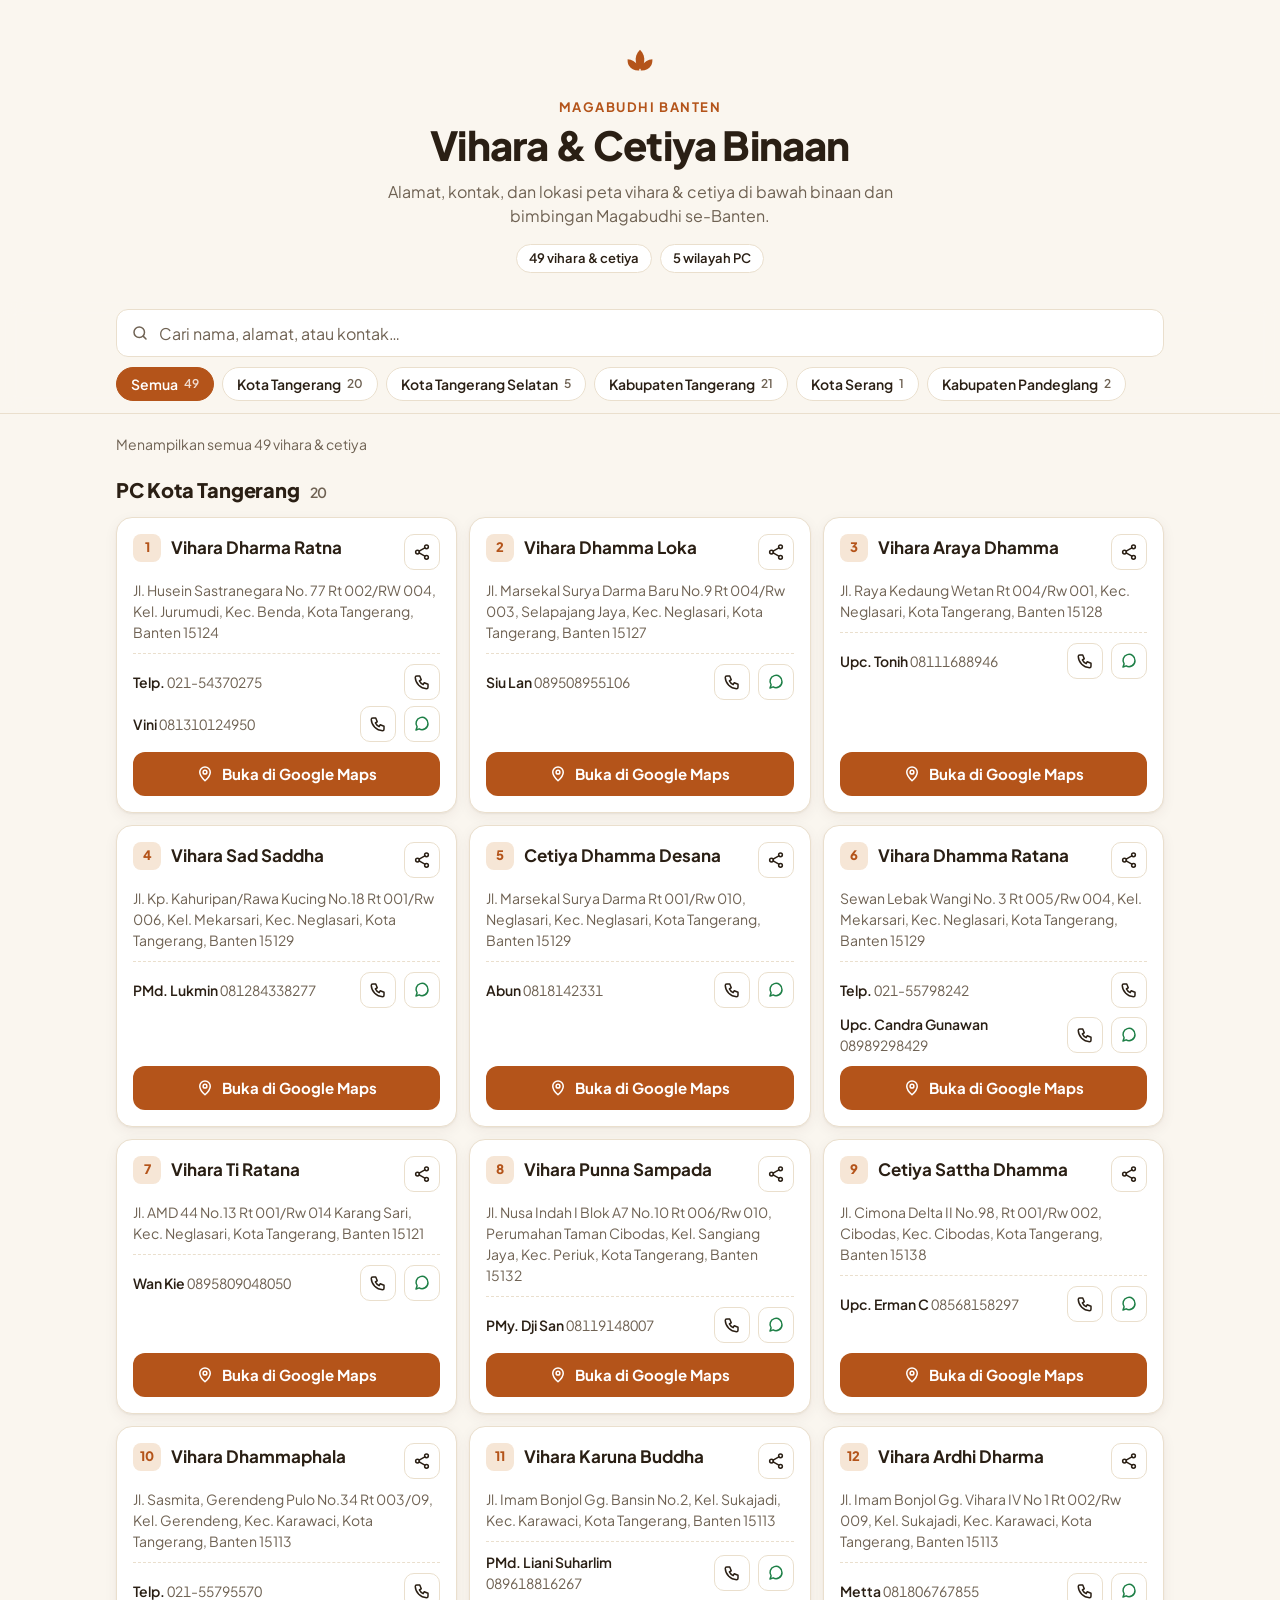
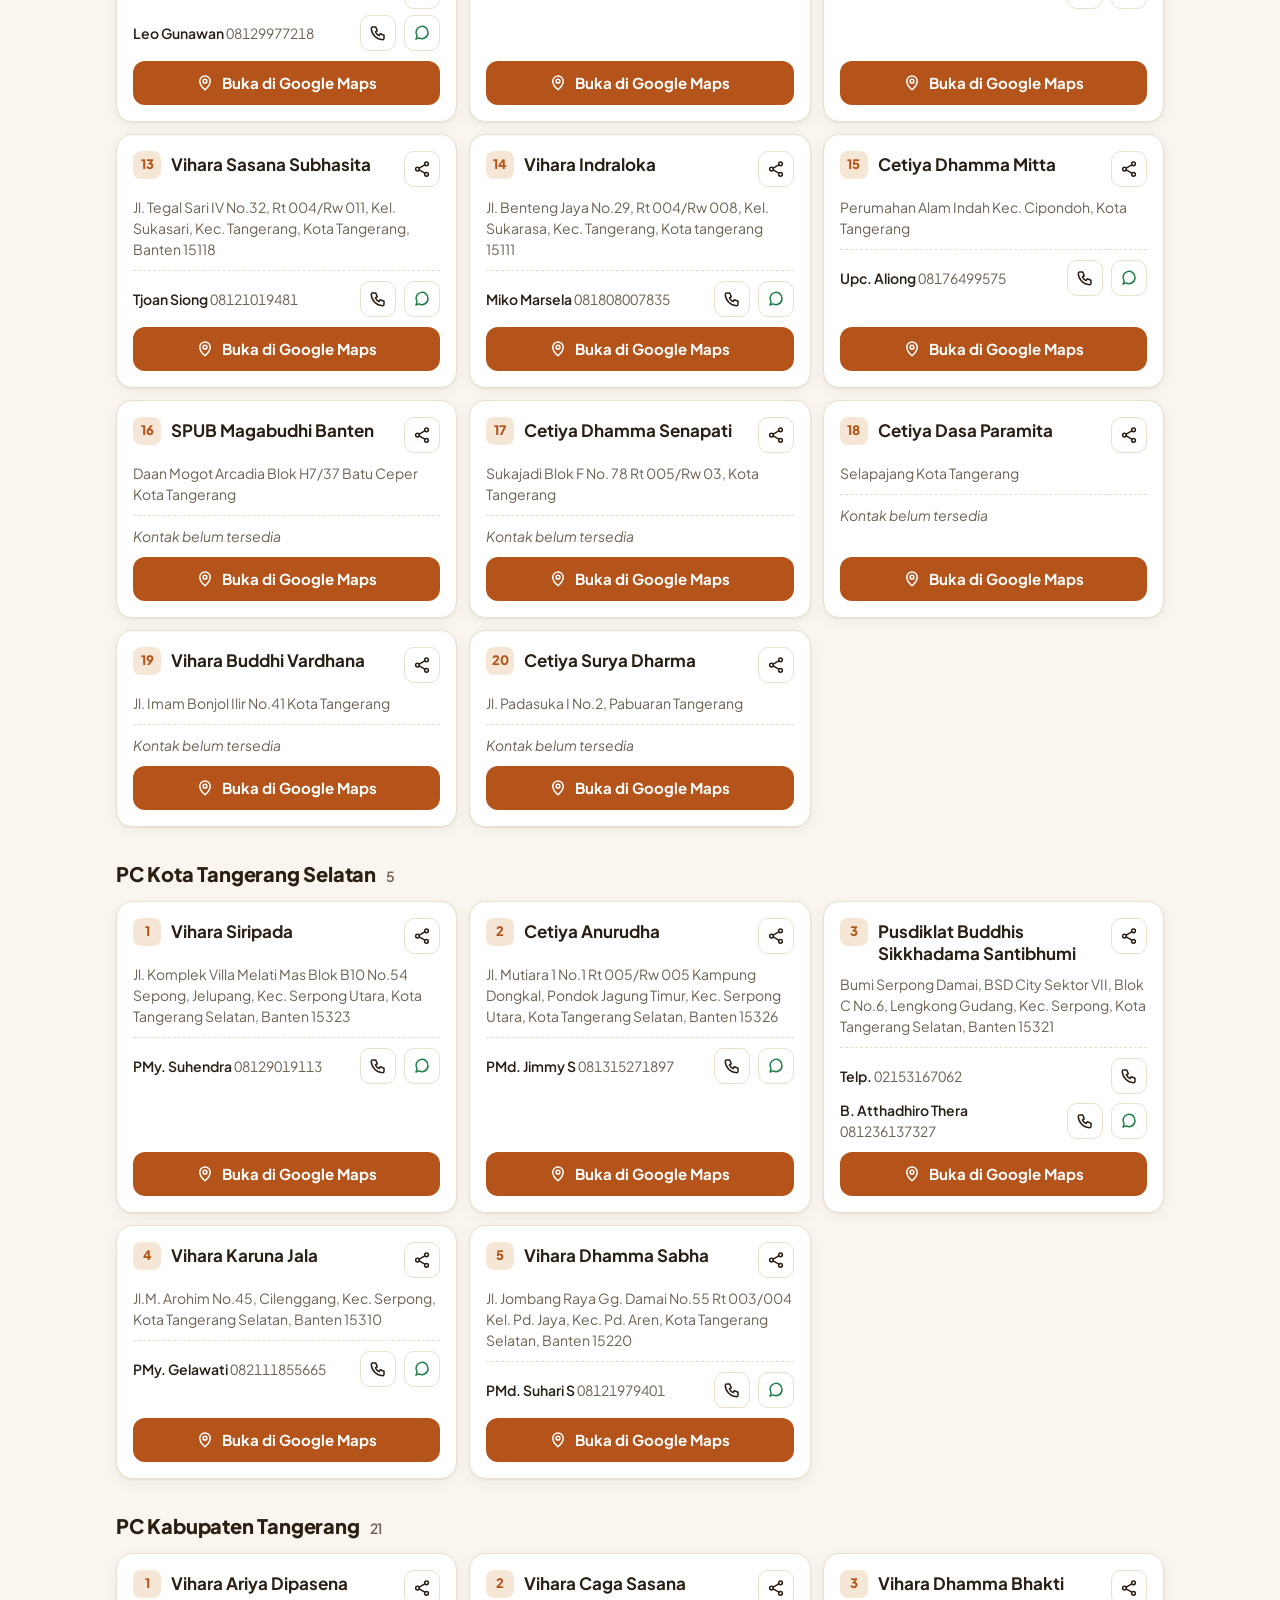
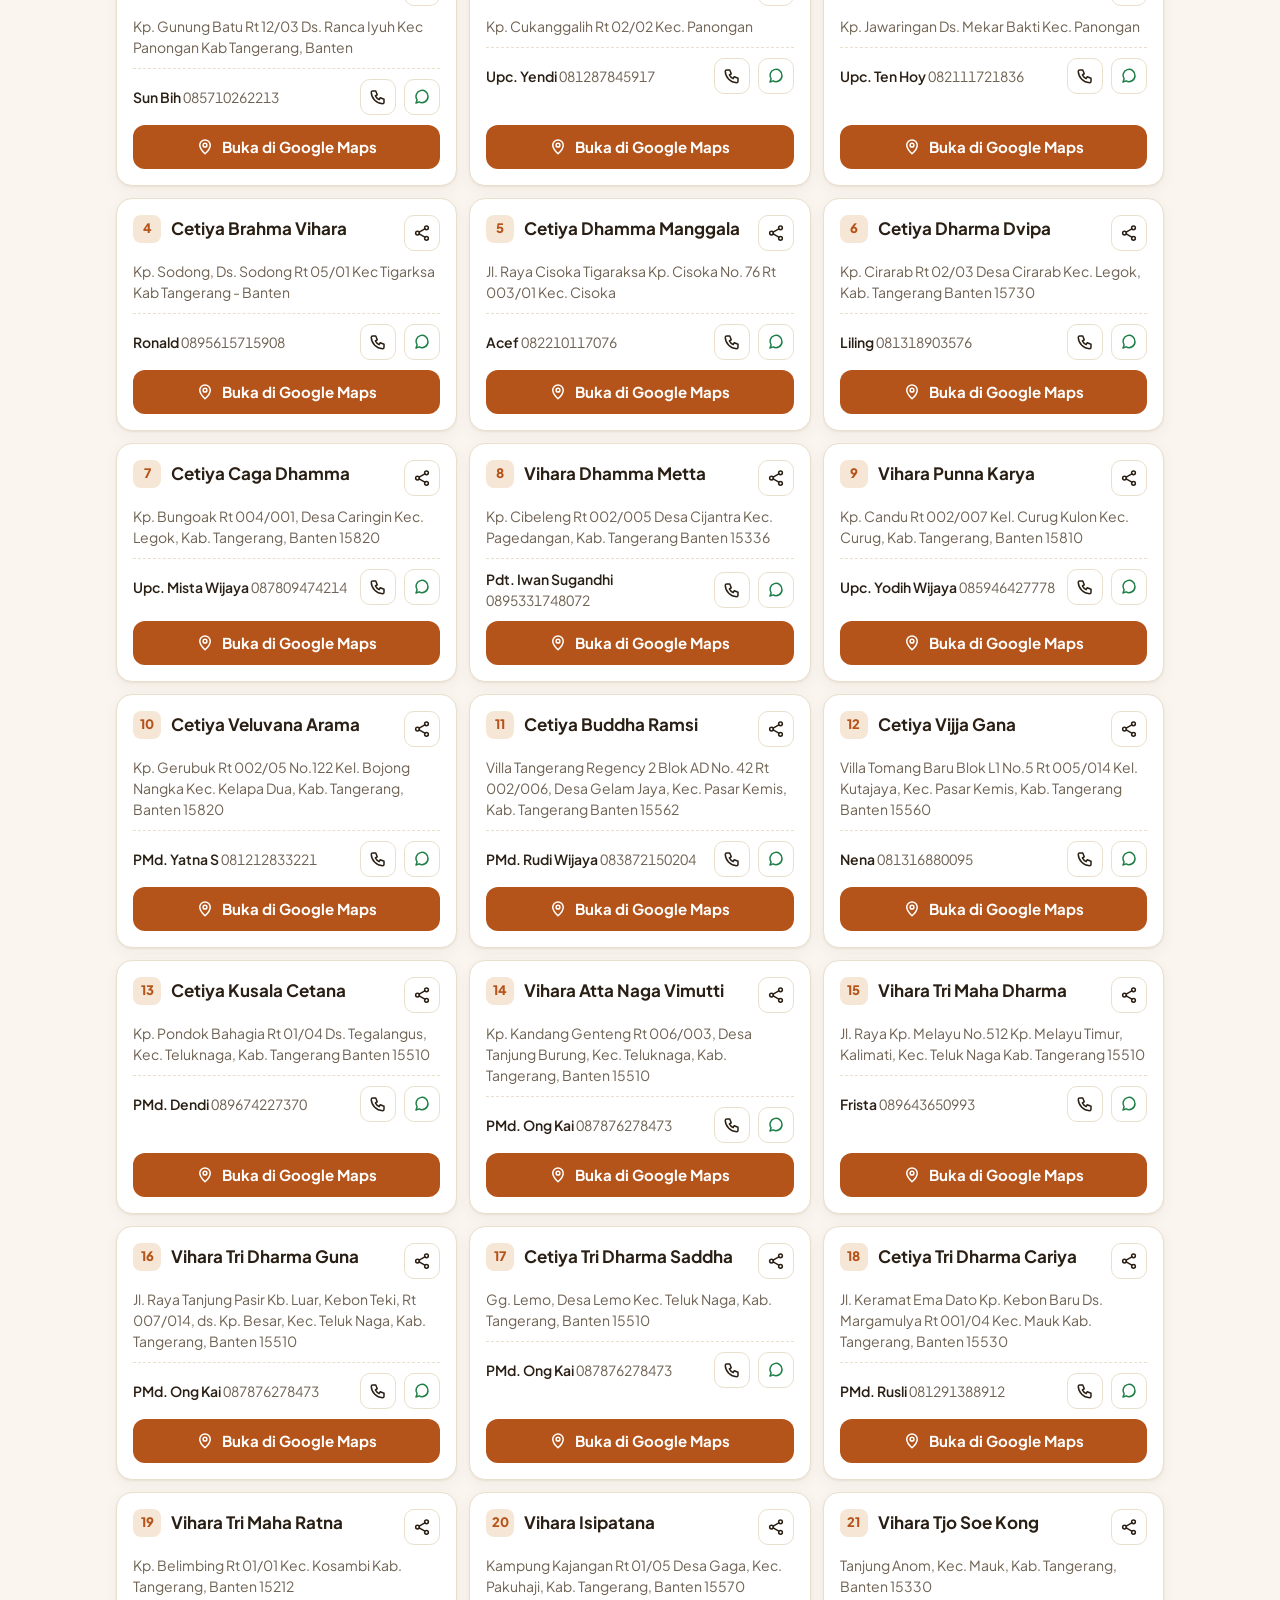
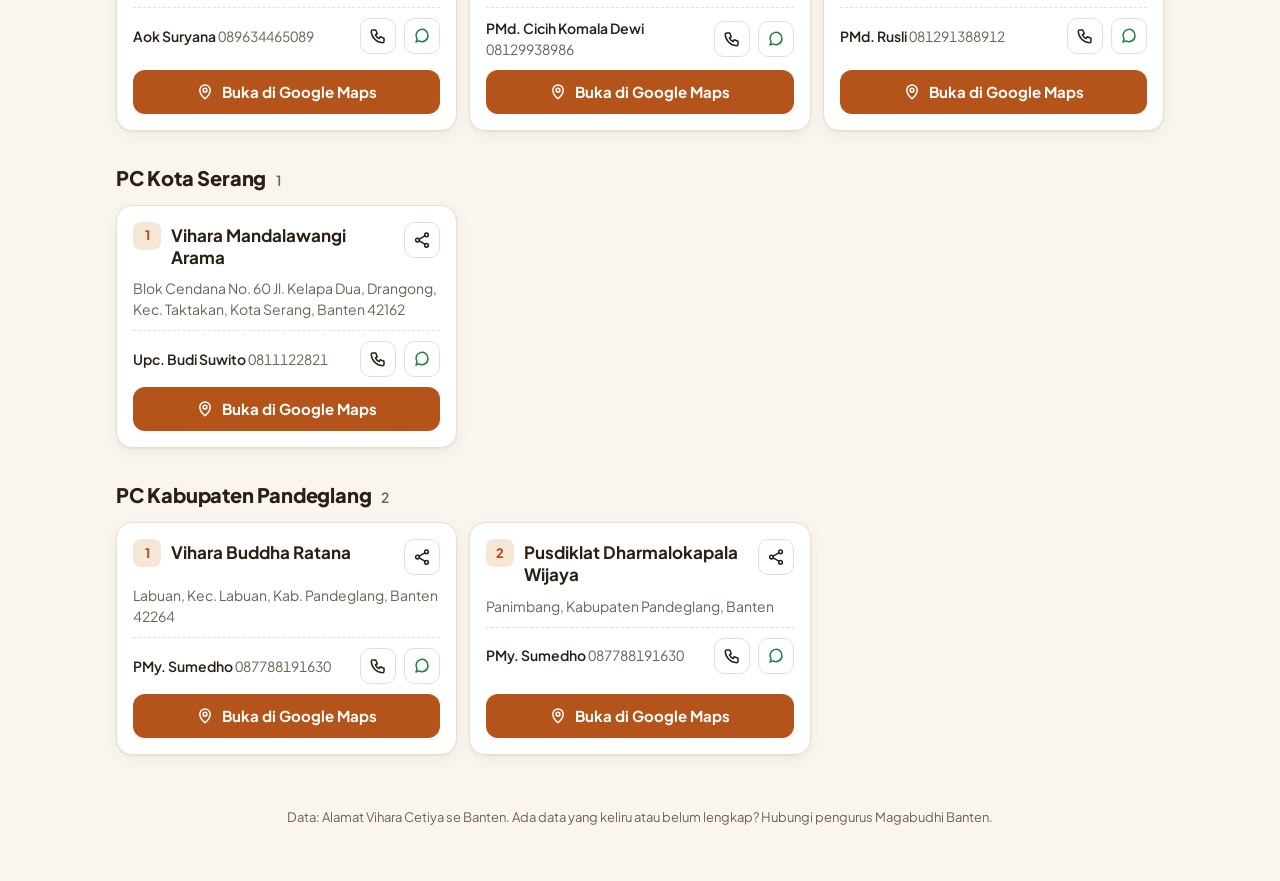
==== index.html @ 93297286 "Add GitHub Pages directory of Vihara Binaan Magabudhi Banten Extract the 49 vihara/cetiya from the s" ====
<!doctype html>
<html lang="id">
<head>
  <meta charset="utf-8">
  <meta name="viewport" content="width=device-width, initial-scale=1">
  <title>Vihara Binaan Magabudhi Banten</title>
  <meta name="description" content="Alamat, kontak, dan lokasi Google Maps vihara &amp; cetiya binaan Magabudhi se-Banten.">
  <meta name="theme-color" content="#faf6ef" media="(prefers-color-scheme: light)">
  <meta name="theme-color" content="#17120d" media="(prefers-color-scheme: dark)">
  <meta property="og:type" content="website">
  <meta property="og:title" content="Vihara Binaan Magabudhi Banten">
  <meta property="og:description" content="Alamat, kontak, dan lokasi Google Maps vihara &amp; cetiya binaan Magabudhi se-Banten.">
  <link rel="icon" href="data:image/svg+xml,%3Csvg xmlns='http://www.w3.org/2000/svg' viewBox='0 0 32 32'%3E%3Ccircle cx='16' cy='16' r='16' fill='%23b4541a'/%3E%3Cpath d='M16 7c2.6 2.6 3.6 5.6 3 9-.4 2.2-1.4 4-3 5.4-1.6-1.4-2.6-3.2-3-5.4-.6-3.4.4-6.4 3-9zM7 14c3.2.2 5.6 1.6 7.2 4.2.8 1.3 1.2 2.6 1.3 4-3.4.2-6-1-7.6-3.6C7.2 17.4 6.9 15.8 7 14zm18 0c.1 1.8-.2 3.4-.9 4.6-1.6 2.6-4.2 3.8-7.6 3.6.1-1.4.5-2.7 1.3-4C19.4 15.6 21.8 14.2 25 14z' fill='%23fff'/%3E%3C/svg%3E">
  <link rel="preconnect" href="https://fonts.googleapis.com">
  <link rel="preconnect" href="https://fonts.gstatic.com" crossorigin>
  <link rel="stylesheet" href="https://fonts.googleapis.com/css2?family=Plus+Jakarta+Sans:wght@400;500;600;700;800&display=swap">
  <link rel="stylesheet" href="assets/style.css">
</head>
<body>
  <header class="hero">
    <div class="wrap">
      <svg class="lotus" viewBox="0 0 32 32" aria-hidden="true">
        <path d="M16 7c2.6 2.6 3.6 5.6 3 9-.4 2.2-1.4 4-3 5.4-1.6-1.4-2.6-3.2-3-5.4-.6-3.4.4-6.4 3-9zM7 14c3.2.2 5.6 1.6 7.2 4.2.8 1.3 1.2 2.6 1.3 4-3.4.2-6-1-7.6-3.6C7.2 17.4 6.9 15.8 7 14zm18 0c.1 1.8-.2 3.4-.9 4.6-1.6 2.6-4.2 3.8-7.6 3.6.1-1.4.5-2.7 1.3-4C19.4 15.6 21.8 14.2 25 14z"/>
      </svg>
      <p class="eyebrow">Magabudhi Banten</p>
      <h1>Vihara &amp; Cetiya Binaan</h1>
      <p class="lede">Alamat, kontak, dan lokasi peta vihara &amp; cetiya di bawah binaan dan bimbingan Magabudhi se-Banten.</p>
      <p class="stats" id="stats" hidden></p>
    </div>
  </header>

  <div class="toolbar">
    <div class="wrap">
      <label class="search">
        <svg viewBox="0 0 24 24" aria-hidden="true"><circle cx="11" cy="11" r="7"/><path d="m20 20-3.5-3.5"/></svg>
        <span class="sr-only">Cari vihara</span>
        <input id="search" type="search" placeholder="Cari nama, alamat, atau kontak…" autocomplete="off" enterkeyhint="search">
      </label>
      <div class="chips" id="chips" role="group" aria-label="Filter wilayah"></div>
    </div>
  </div>

  <main class="wrap">
    <p class="count" id="count" aria-live="polite"></p>
    <div id="list"></div>
    <div class="empty" id="empty" hidden>
      <p><strong>Tidak ditemukan.</strong> Coba kata kunci lain atau pilih wilayah “Semua”.</p>
    </div>
    <noscript><p class="empty">Aktifkan JavaScript untuk menampilkan daftar vihara.</p></noscript>
  </main>

  <footer class="wrap footer">
    <p>Data: <span id="source">Alamat Vihara Cetiya se Banten</span>. Ada data yang keliru atau belum lengkap? Hubungi pengurus Magabudhi Banten.</p>
  </footer>

  <div class="toast" id="toast" role="status" aria-live="polite"></div>

  <script src="assets/app.js"></script>
</body>
</html>
---- assets/style.css ----
:root {
  --bg: #faf6ef;
  --surface: #ffffff;
  --ink: #2a1f14;
  --muted: #6f6253;
  --line: #eadfcd;
  --accent: #b4541a;
  --accent-hover: #9a4612;
  --accent-ink: #ffffff;
  --accent-soft: #f6e6d6;
  --wa: #1d7f46;
  --shadow: 0 1px 2px rgba(60, 36, 12, .06), 0 4px 14px rgba(60, 36, 12, .06);
  --radius: 16px;
  color-scheme: light;
}

@media (prefers-color-scheme: dark) {
  :root {
    --bg: #17120d;
    --surface: #211a13;
    --ink: #f3ebe0;
    --muted: #b3a593;
    --line: #3a2f24;
    --accent: #e58a45;
    --accent-hover: #f09a58;
    --accent-ink: #1a120a;
    --accent-soft: #3a2616;
    --wa: #4cc684;
    --shadow: 0 1px 2px rgba(0, 0, 0, .3), 0 4px 14px rgba(0, 0, 0, .25);
    color-scheme: dark;
  }
}

*, *::before, *::after { box-sizing: border-box; }

html { -webkit-text-size-adjust: 100%; scroll-padding-top: 150px; }

body {
  margin: 0;
  background: var(--bg);
  color: var(--ink);
  font-family: "Plus Jakarta Sans", system-ui, -apple-system, "Segoe UI", Roboto, sans-serif;
  font-size: 16px;
  line-height: 1.5;
}

a { color: inherit; }

.sr-only {
  position: absolute; width: 1px; height: 1px; padding: 0; margin: -1px;
  overflow: hidden; clip: rect(0 0 0 0); white-space: nowrap; border: 0;
}

.wrap {
  width: 100%;
  max-width: 1080px;
  margin: 0 auto;
  padding: 0 16px;
}

/* Header */
.hero {
  padding: 40px 0 24px;
  text-align: center;
}
.lotus {
  width: 44px; height: 44px;
  fill: var(--accent);
}
.eyebrow {
  margin: 8px 0 4px;
  color: var(--accent);
  font-size: 13px;
  font-weight: 700;
  letter-spacing: .12em;
  text-transform: uppercase;
}
.hero h1 {
  margin: 0;
  font-size: clamp(28px, 6vw, 40px);
  font-weight: 800;
  line-height: 1.15;
  letter-spacing: -.02em;
}
.lede {
  max-width: 560px;
  margin: 12px auto 0;
  color: var(--muted);
}
.stats {
  display: inline-flex;
  gap: 8px;
  flex-wrap: wrap;
  justify-content: center;
  margin: 16px 0 0;
}
.stats span {
  padding: 4px 12px;
  border: 1px solid var(--line);
  border-radius: 999px;
  background: var(--surface);
  font-size: 13px;
  font-weight: 600;
}

/* Toolbar */
.toolbar {
  position: sticky;
  top: 0;
  z-index: 10;
  padding: 12px 0 10px;
  background: var(--bg);
  background: color-mix(in srgb, var(--bg) 88%, transparent);
  -webkit-backdrop-filter: blur(10px);
  backdrop-filter: blur(10px);
  border-bottom: 1px solid var(--line);
}
.search {
  display: flex;
  align-items: center;
  gap: 8px;
  padding: 0 14px;
  border: 1px solid var(--line);
  border-radius: 12px;
  background: var(--surface);
}
.search:focus-within { border-color: var(--accent); box-shadow: 0 0 0 3px var(--accent-soft); }
.search svg {
  flex: none;
  width: 18px; height: 18px;
  fill: none; stroke: var(--muted); stroke-width: 2; stroke-linecap: round;
}
.search input {
  flex: 1;
  min-width: 0;
  height: 46px;
  border: 0;
  outline: 0;
  background: transparent;
  color: var(--ink);
  font: inherit;
}
.search input::placeholder { color: var(--muted); }

.chips {
  display: flex;
  gap: 8px;
  margin: 10px -16px 0;
  padding: 0 16px 2px;
  overflow-x: auto;
  scrollbar-width: none;
}
.chips::-webkit-scrollbar { display: none; }
.chip {
  flex: none;
  display: inline-flex;
  align-items: center;
  gap: 6px;
  height: 34px;
  padding: 0 14px;
  border: 1px solid var(--line);
  border-radius: 999px;
  background: var(--surface);
  color: var(--ink);
  font: inherit;
  font-size: 14px;
  font-weight: 600;
  cursor: pointer;
}
.chip small { color: var(--muted); font-size: 12px; font-weight: 600; }
.chip[aria-pressed="true"] {
  border-color: var(--accent);
  background: var(--accent);
  color: var(--accent-ink);
}
.chip[aria-pressed="true"] small { color: inherit; opacity: .8; }

/* List */
.count {
  margin: 20px 0 4px;
  color: var(--muted);
  font-size: 14px;
}
.region { margin: 20px 0 32px; }
.region h2 {
  display: flex;
  align-items: baseline;
  gap: 10px;
  margin: 0 0 12px;
  font-size: 20px;
  font-weight: 800;
  letter-spacing: -.01em;
}
.region h2 small {
  color: var(--muted);
  font-size: 14px;
  font-weight: 600;
}
.grid {
  display: grid;
  grid-template-columns: repeat(auto-fill, minmax(min(100%, 320px), 1fr));
  gap: 12px;
}

.card {
  display: flex;
  flex-direction: column;
  gap: 10px;
  padding: 16px;
  border: 1px solid var(--line);
  border-radius: var(--radius);
  background: var(--surface);
  box-shadow: var(--shadow);
  transition: box-shadow .3s, border-color .3s;
}
.card.flash {
  border-color: var(--accent);
  box-shadow: 0 0 0 4px var(--accent-soft), var(--shadow);
}
.card-head {
  display: flex;
  align-items: flex-start;
  gap: 10px;
}
.num {
  flex: none;
  display: grid;
  place-items: center;
  width: 28px; height: 28px;
  border-radius: 8px;
  background: var(--accent-soft);
  color: var(--accent);
  font-size: 13px;
  font-weight: 800;
}
.name {
  flex: 1;
  margin: 2px 0 0;
  font-size: 17px;
  font-weight: 700;
  line-height: 1.3;
}
.address {
  margin: 0;
  color: var(--muted);
  font-size: 14px;
}

.contacts {
  display: flex;
  flex-direction: column;
  gap: 6px;
  margin: 0;
  padding: 10px 0 0;
  border-top: 1px dashed var(--line);
  list-style: none;
}
.contact {
  display: flex;
  align-items: center;
  gap: 8px;
  font-size: 14px;
}
.contact-text { flex: 1; min-width: 0; }
.contact-text b { font-weight: 600; }
.contact-text span { color: var(--muted); font-variant-numeric: tabular-nums; }
.no-contact { color: var(--muted); font-size: 14px; font-style: italic; }

.icon-btn {
  flex: none;
  display: grid;
  place-items: center;
  width: 36px; height: 36px;
  padding: 0;
  border: 1px solid var(--line);
  border-radius: 10px;
  background: transparent;
  color: var(--ink);
  cursor: pointer;
  text-decoration: none;
}
.icon-btn:hover { border-color: var(--accent); color: var(--accent); }
.icon-btn.wa { color: var(--wa); }
.icon-btn.wa:hover { border-color: var(--wa); color: var(--wa); }
.icon-btn svg, .maps-btn svg {
  width: 18px; height: 18px;
  fill: none; stroke: currentColor; stroke-width: 2; stroke-linecap: round; stroke-linejoin: round;
}

.maps-btn {
  display: flex;
  align-items: center;
  justify-content: center;
  gap: 8px;
  height: 44px;
  margin-top: auto;
  border-radius: 12px;
  background: var(--accent);
  color: var(--accent-ink);
  font-size: 15px;
  font-weight: 700;
  text-decoration: none;
}
.maps-btn:hover { background: var(--accent-hover); }

a:focus-visible, button:focus-visible {
  outline: 3px solid var(--accent);
  outline-offset: 2px;
}

.empty {
  padding: 40px 16px;
  color: var(--muted);
  text-align: center;
}

.footer {
  padding-top: 8px;
  padding-bottom: 40px;
  color: var(--muted);
  font-size: 13px;
  text-align: center;
}

.toast {
  position: fixed;
  left: 50%;
  bottom: 24px;
  z-index: 20;
  max-width: calc(100% - 32px);
  padding: 10px 16px;
  border-radius: 10px;
  background: var(--ink);
  color: var(--bg);
  font-size: 14px;
  font-weight: 600;
  opacity: 0;
  pointer-events: none;
  transform: translate(-50%, 8px);
  transition: opacity .2s, transform .2s;
}
.toast.show { opacity: 1; transform: translate(-50%, 0); }

@media (prefers-reduced-motion: reduce) {
  html { scroll-behavior: auto; }
  .card, .toast { transition: none; }
}
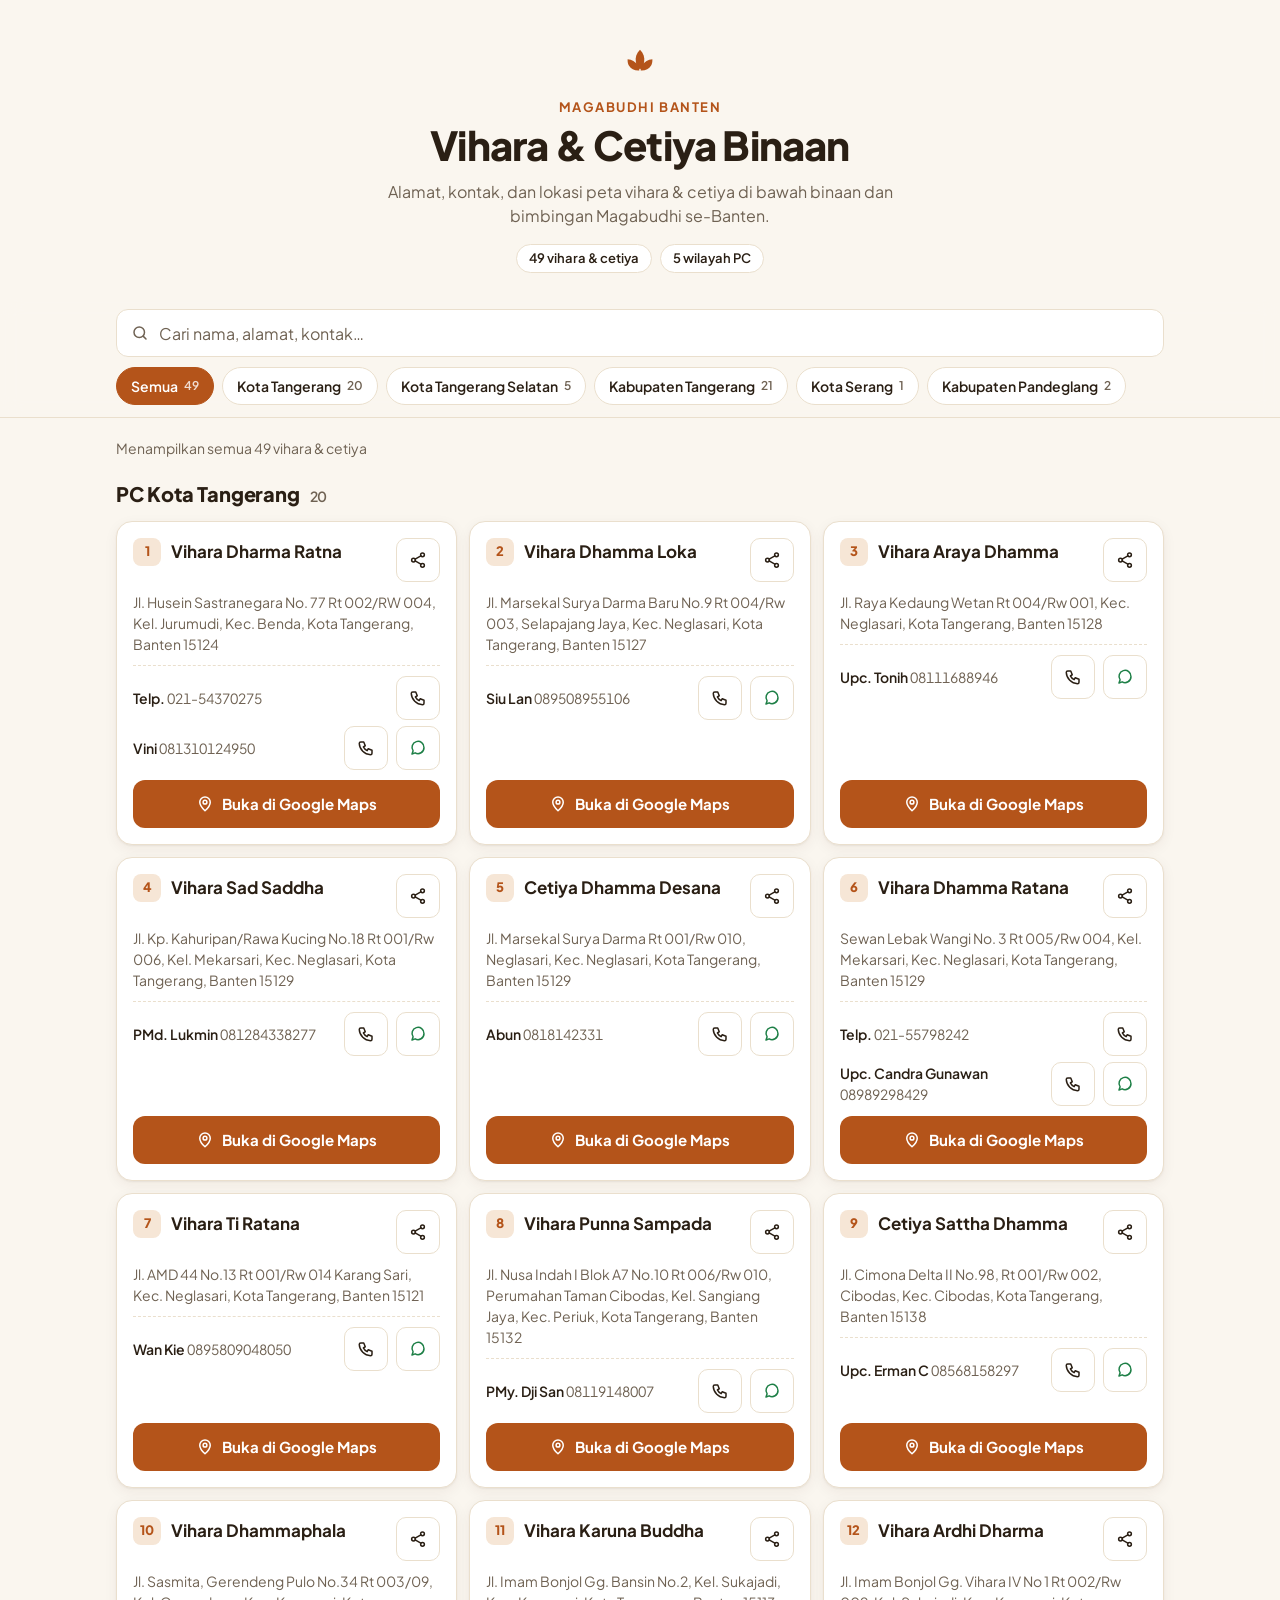
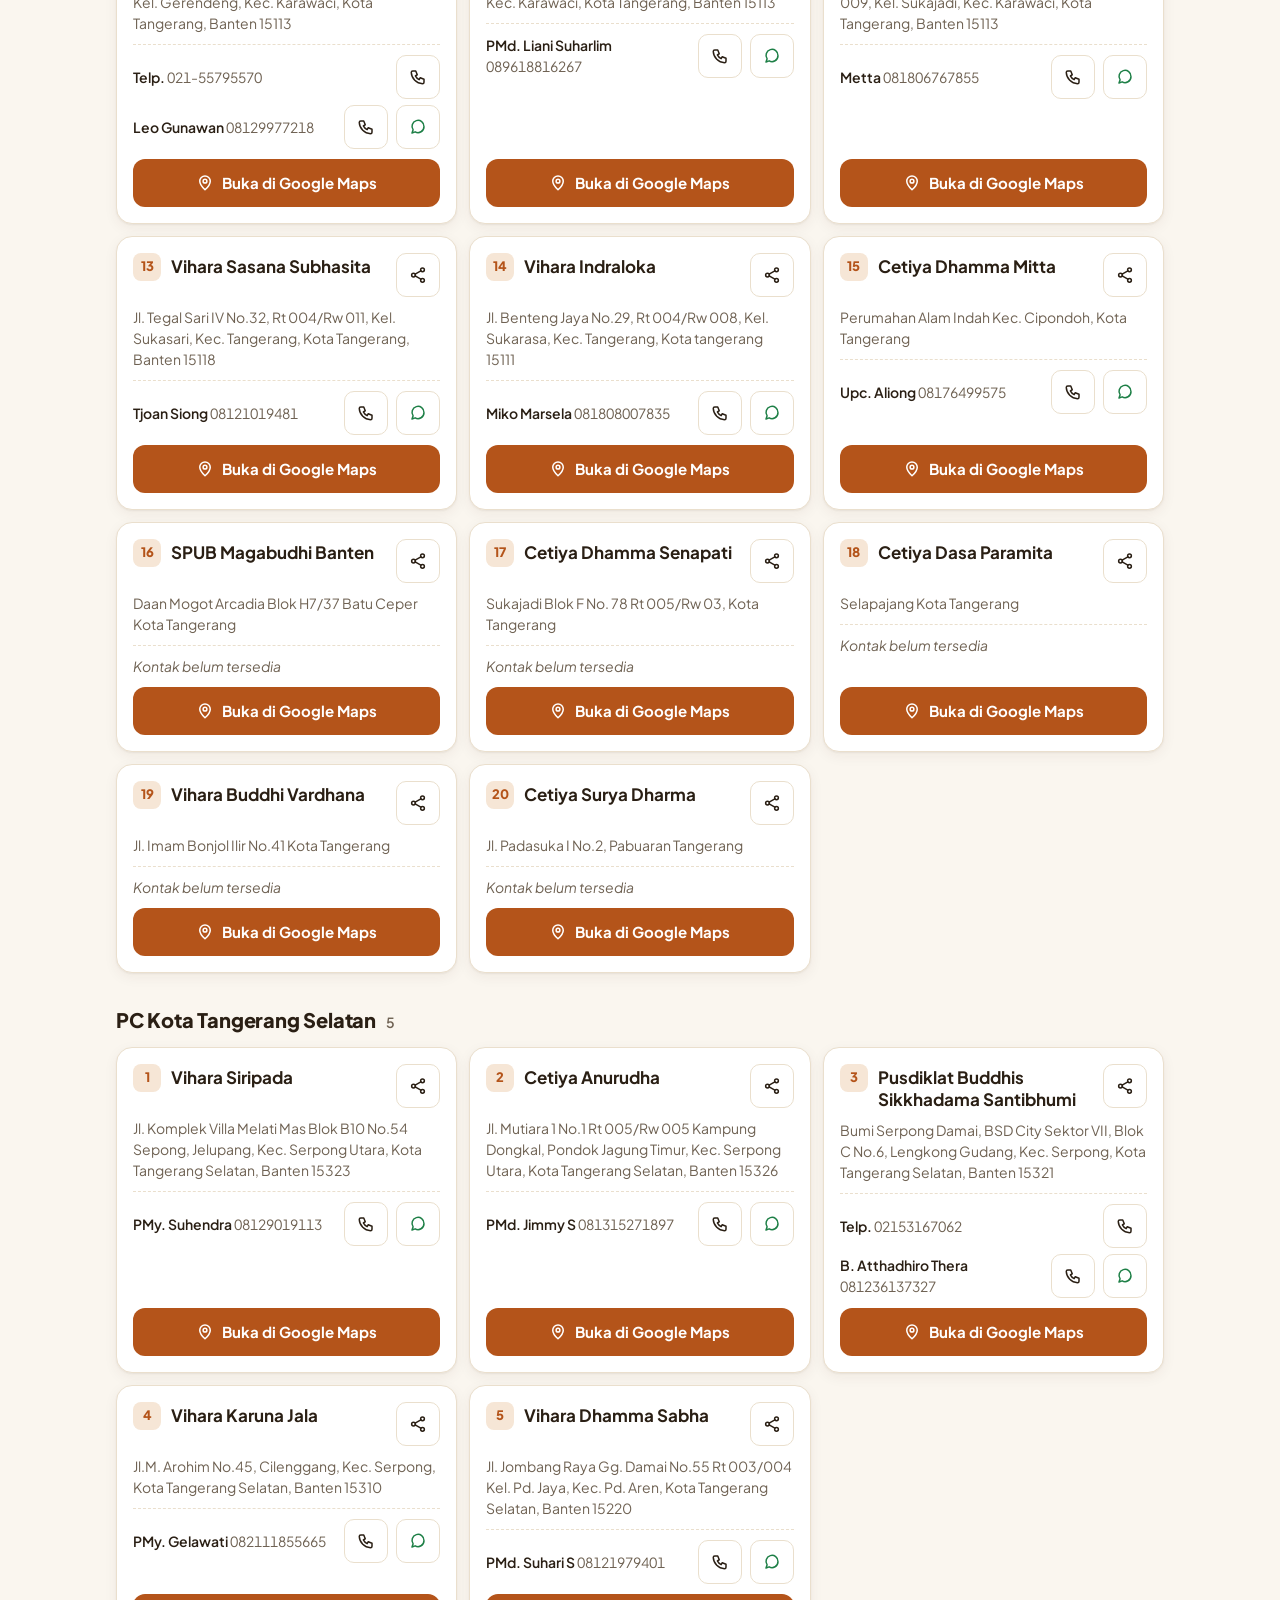
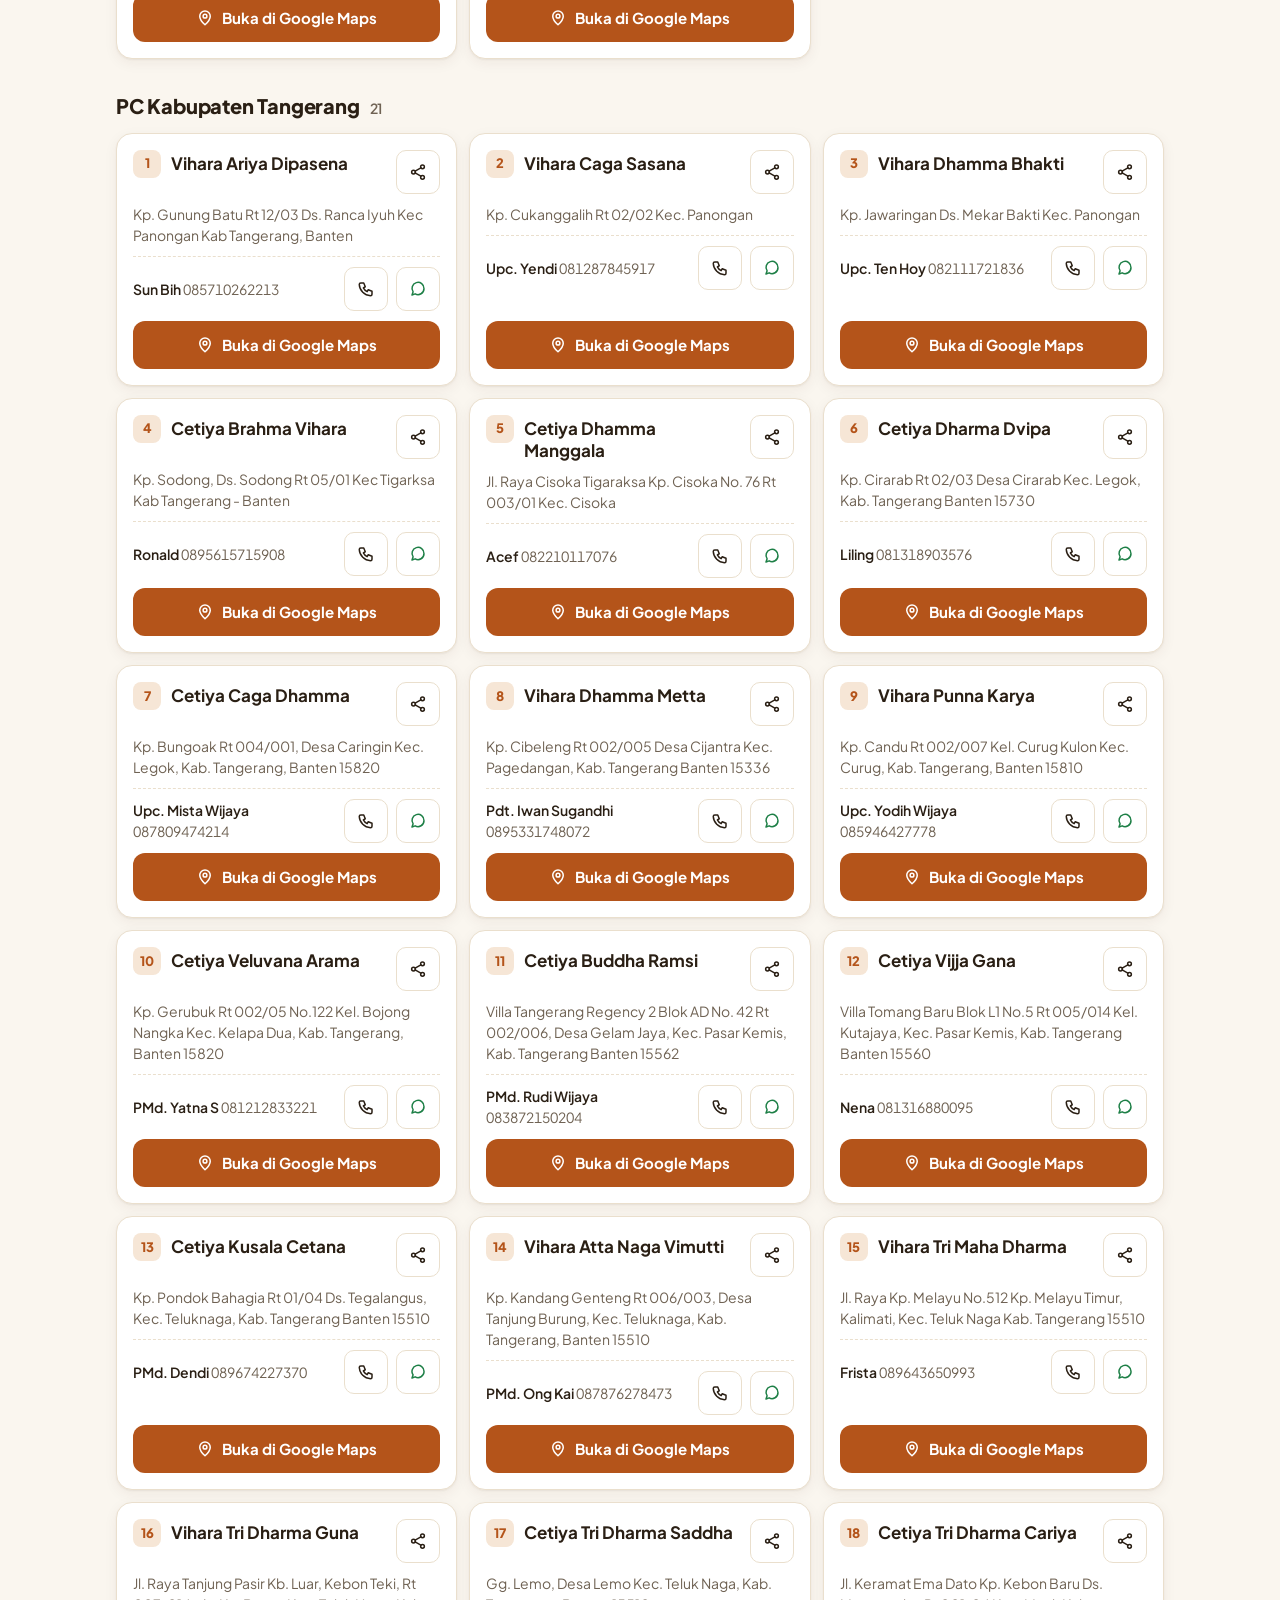
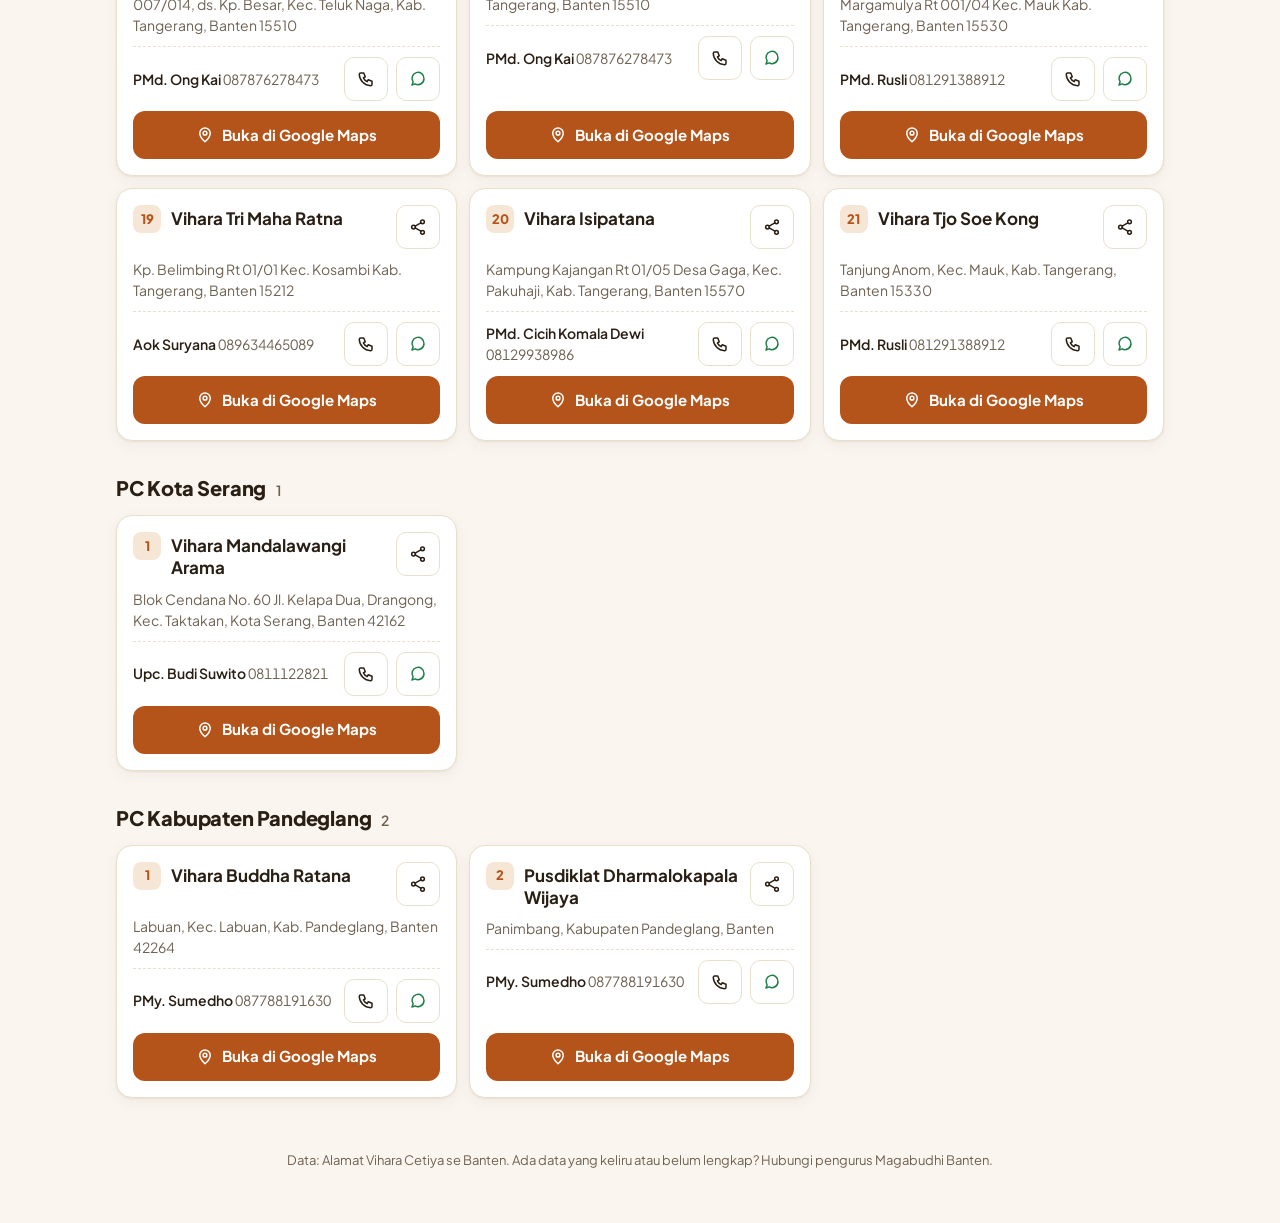
==== commit 760dd025: "Improve mobile usability Enlarge tap targets to 44px, limit hover styles to hover-capable devices, r" ====
--- a/index.html
+++ b/index.html
@@ -2,7 +2,7 @@
 <html lang="id">
 <head>
   <meta charset="utf-8">
-  <meta name="viewport" content="width=device-width, initial-scale=1">
+  <meta name="viewport" content="width=device-width, initial-scale=1, viewport-fit=cover">
   <title>Vihara Binaan Magabudhi Banten</title>
   <meta name="description" content="Alamat, kontak, dan lokasi Google Maps vihara &amp; cetiya binaan Magabudhi se-Banten.">
   <meta name="theme-color" content="#faf6ef" media="(prefers-color-scheme: light)">
@@ -34,7 +34,7 @@
       <label class="search">
         <svg viewBox="0 0 24 24" aria-hidden="true"><circle cx="11" cy="11" r="7"/><path d="m20 20-3.5-3.5"/></svg>
         <span class="sr-only">Cari vihara</span>
-        <input id="search" type="search" placeholder="Cari nama, alamat, atau kontak…" autocomplete="off" enterkeyhint="search">
+        <input id="search" type="search" placeholder="Cari nama, alamat, kontak…" autocomplete="off" enterkeyhint="search">
       </label>
       <div class="chips" id="chips" role="group" aria-label="Filter wilayah"></div>
     </div>
--- a/assets/style.css
+++ b/assets/style.css
@@ -33,7 +33,7 @@
 
 *, *::before, *::after { box-sizing: border-box; }
 
-html { -webkit-text-size-adjust: 100%; scroll-padding-top: 150px; }
+html { -webkit-text-size-adjust: 100%; text-size-adjust: 100%; scroll-padding-top: 150px; }
 
 body {
   margin: 0;
@@ -42,6 +42,7 @@
   font-family: "Plus Jakarta Sans", system-ui, -apple-system, "Segoe UI", Roboto, sans-serif;
   font-size: 16px;
   line-height: 1.5;
+  -webkit-tap-highlight-color: transparent;
 }
 
 a { color: inherit; }
@@ -55,7 +56,7 @@
   width: 100%;
   max-width: 1080px;
   margin: 0 auto;
-  padding: 0 16px;
+  padding: 0 max(16px, env(safe-area-inset-right)) 0 max(16px, env(safe-area-inset-left));
 }
 
 /* Header */
@@ -143,6 +144,7 @@
 .search input::placeholder { color: var(--muted); }
 
 .chips {
+  position: relative;
   display: flex;
   gap: 8px;
   margin: 10px -16px 0;
@@ -156,7 +158,7 @@
   display: inline-flex;
   align-items: center;
   gap: 6px;
-  height: 34px;
+  height: 38px;
   padding: 0 14px;
   border: 1px solid var(--line);
   border-radius: 999px;
@@ -239,11 +241,13 @@
   font-size: 17px;
   font-weight: 700;
   line-height: 1.3;
+  overflow-wrap: anywhere;
 }
 .address {
   margin: 0;
   color: var(--muted);
   font-size: 14px;
+  overflow-wrap: anywhere;
 }
 
 .contacts {
@@ -261,7 +265,7 @@
   gap: 8px;
   font-size: 14px;
 }
-.contact-text { flex: 1; min-width: 0; }
+.contact-text { flex: 1; min-width: 0; overflow-wrap: anywhere; }
 .contact-text b { font-weight: 600; }
 .contact-text span { color: var(--muted); font-variant-numeric: tabular-nums; }
 .no-contact { color: var(--muted); font-size: 14px; font-style: italic; }
@@ -270,7 +274,7 @@
   flex: none;
   display: grid;
   place-items: center;
-  width: 36px; height: 36px;
+  width: 44px; height: 44px;
   padding: 0;
   border: 1px solid var(--line);
   border-radius: 10px;
@@ -279,9 +283,8 @@
   cursor: pointer;
   text-decoration: none;
 }
-.icon-btn:hover { border-color: var(--accent); color: var(--accent); }
 .icon-btn.wa { color: var(--wa); }
-.icon-btn.wa:hover { border-color: var(--wa); color: var(--wa); }
+.icon-btn:active { background: var(--accent-soft); }
 .icon-btn svg, .maps-btn svg {
   width: 18px; height: 18px;
   fill: none; stroke: currentColor; stroke-width: 2; stroke-linecap: round; stroke-linejoin: round;
@@ -292,7 +295,7 @@
   align-items: center;
   justify-content: center;
   gap: 8px;
-  height: 44px;
+  height: 48px;
   margin-top: auto;
   border-radius: 12px;
   background: var(--accent);
@@ -301,7 +304,14 @@
   font-weight: 700;
   text-decoration: none;
 }
-.maps-btn:hover { background: var(--accent-hover); }
+.maps-btn:active { background: var(--accent-hover); }
+
+@media (hover: hover) {
+  .icon-btn:hover { border-color: var(--accent); color: var(--accent); }
+  .icon-btn.wa:hover { border-color: var(--wa); color: var(--wa); }
+  .maps-btn:hover { background: var(--accent-hover); }
+  .chip:hover { border-color: var(--accent); }
+}
 
 a:focus-visible, button:focus-visible {
   outline: 3px solid var(--accent);
@@ -316,7 +326,7 @@
 
 .footer {
   padding-top: 8px;
-  padding-bottom: 40px;
+  padding-bottom: calc(40px + env(safe-area-inset-bottom));
   color: var(--muted);
   font-size: 13px;
   text-align: center;
@@ -325,7 +335,7 @@
 .toast {
   position: fixed;
   left: 50%;
-  bottom: 24px;
+  bottom: calc(24px + env(safe-area-inset-bottom));
   z-index: 20;
   max-width: calc(100% - 32px);
   padding: 10px 16px;
@@ -341,6 +351,12 @@
 }
 .toast.show { opacity: 1; transform: translate(-50%, 0); }
 
+@media (max-width: 360px) {
+  .hero { padding-top: 28px; }
+  .card { padding: 14px; }
+  .chip { padding: 0 12px; }
+}
+
 @media (prefers-reduced-motion: reduce) {
   html { scroll-behavior: auto; }
   .card, .toast { transition: none; }
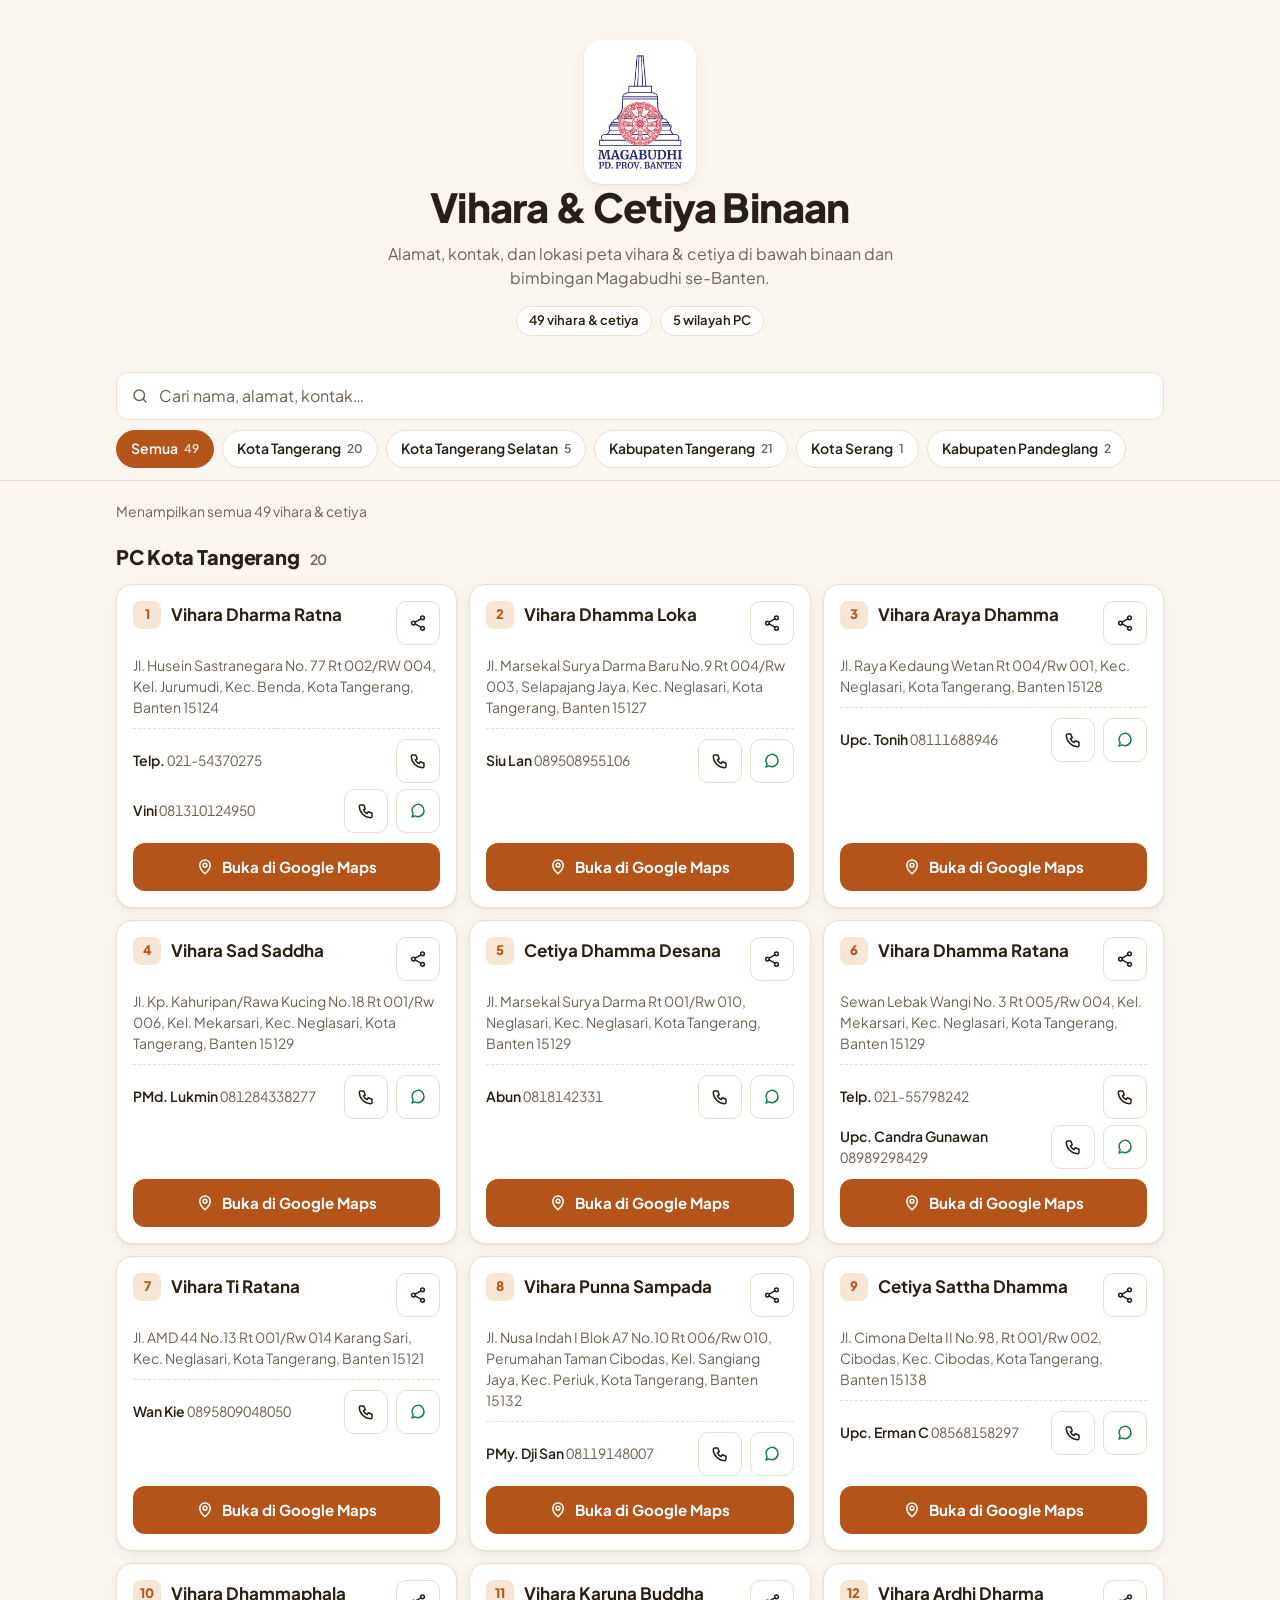
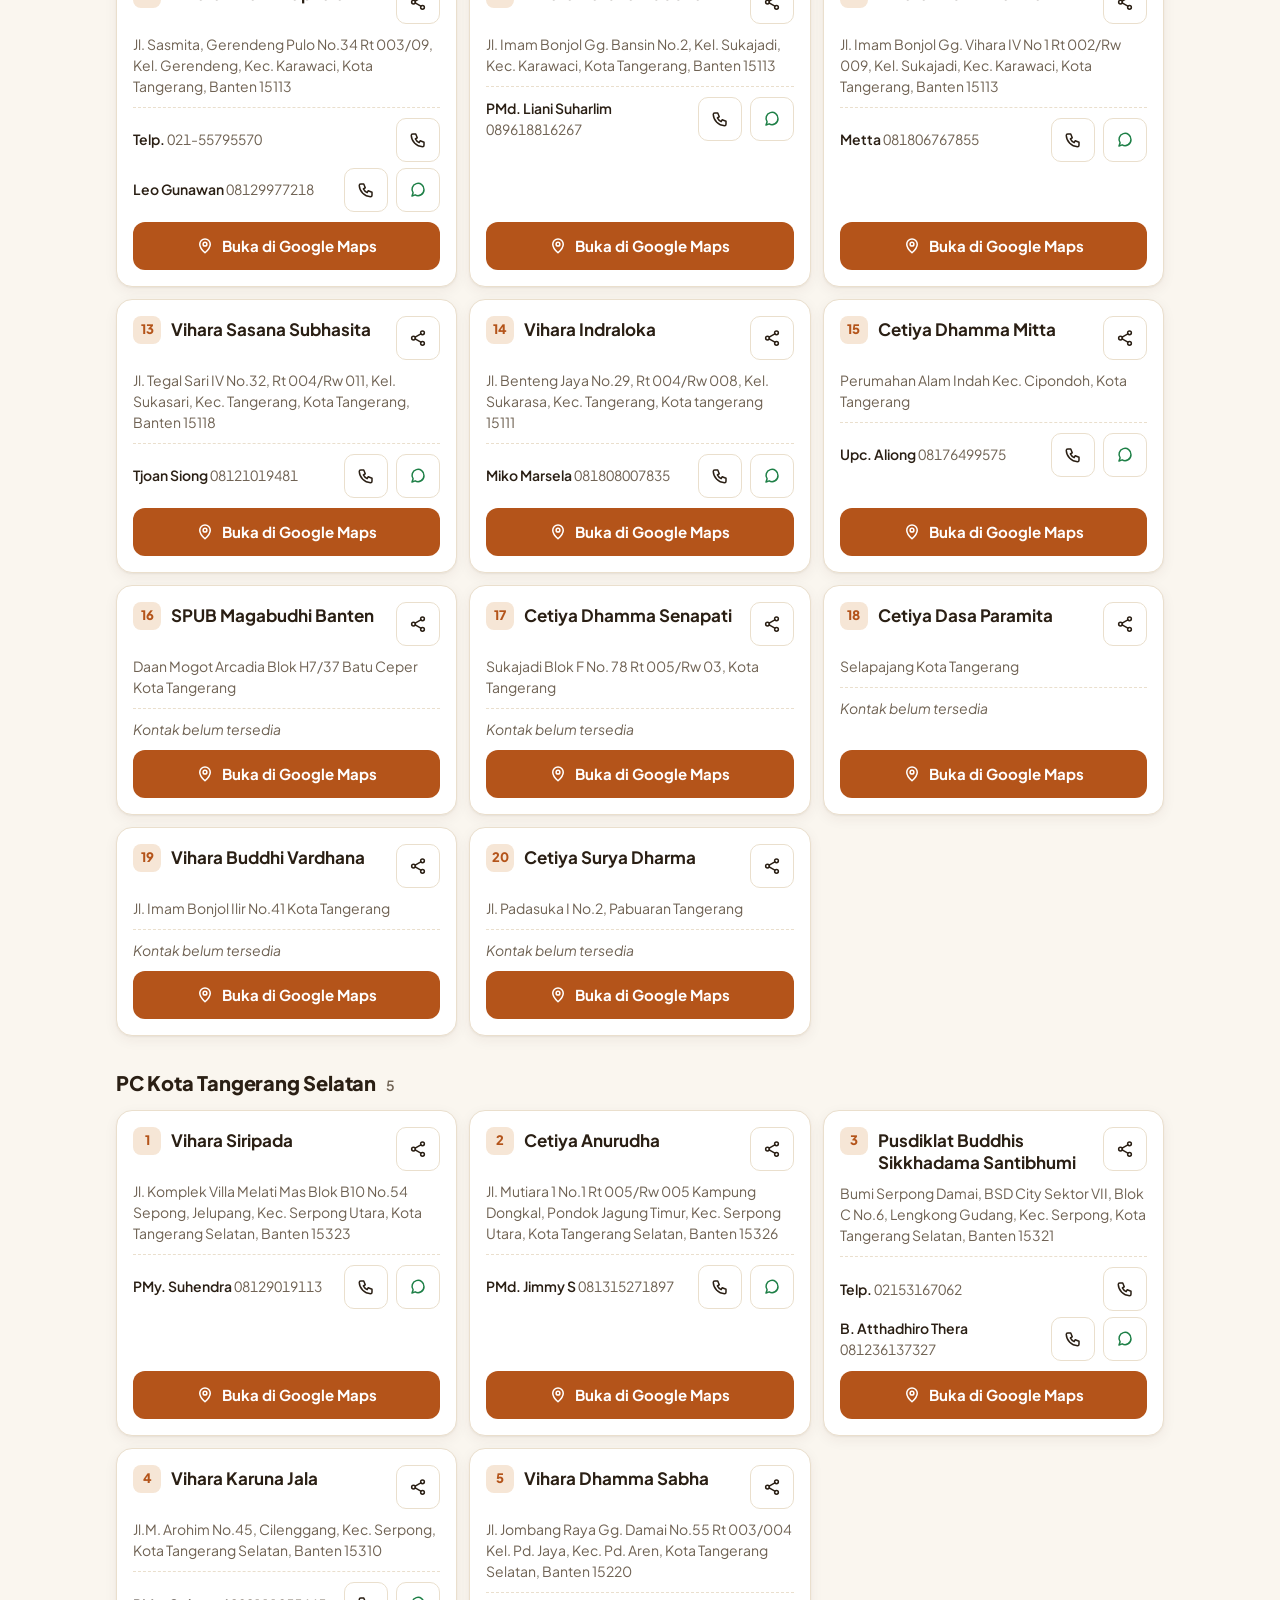
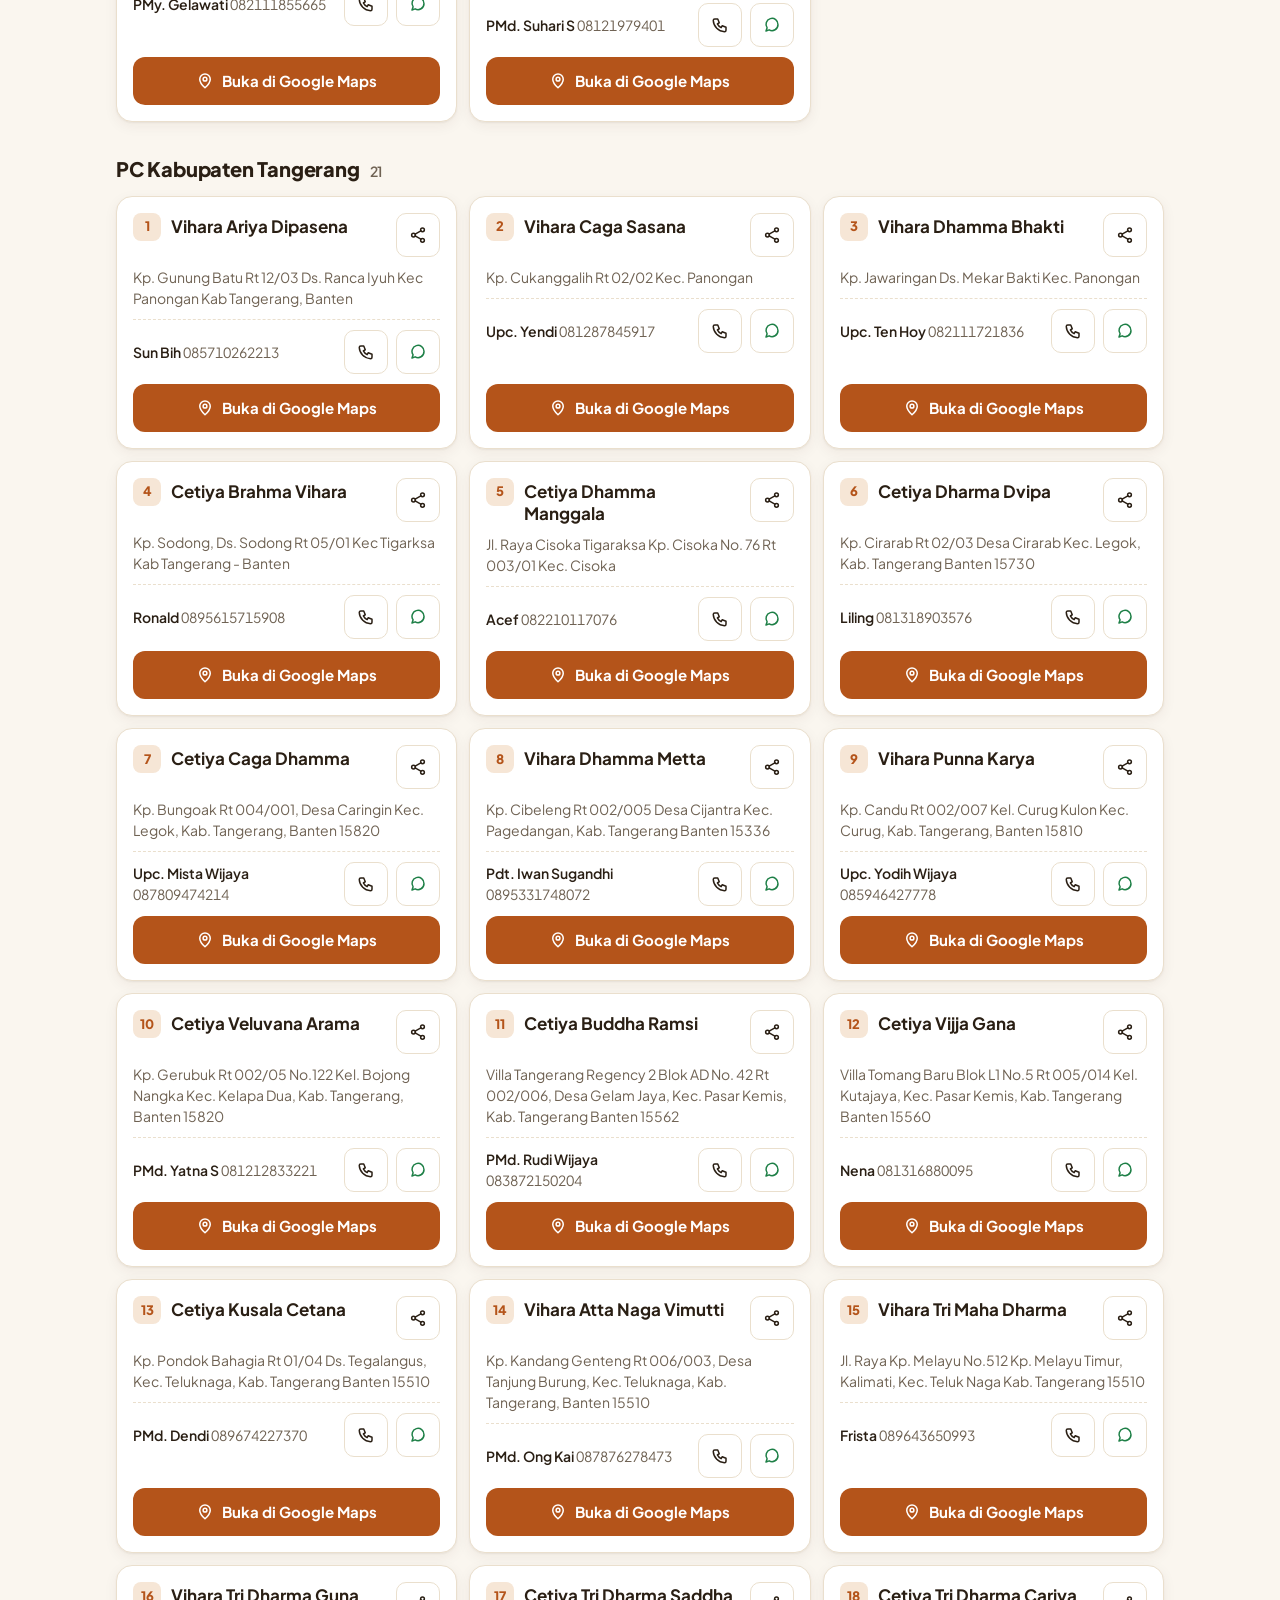
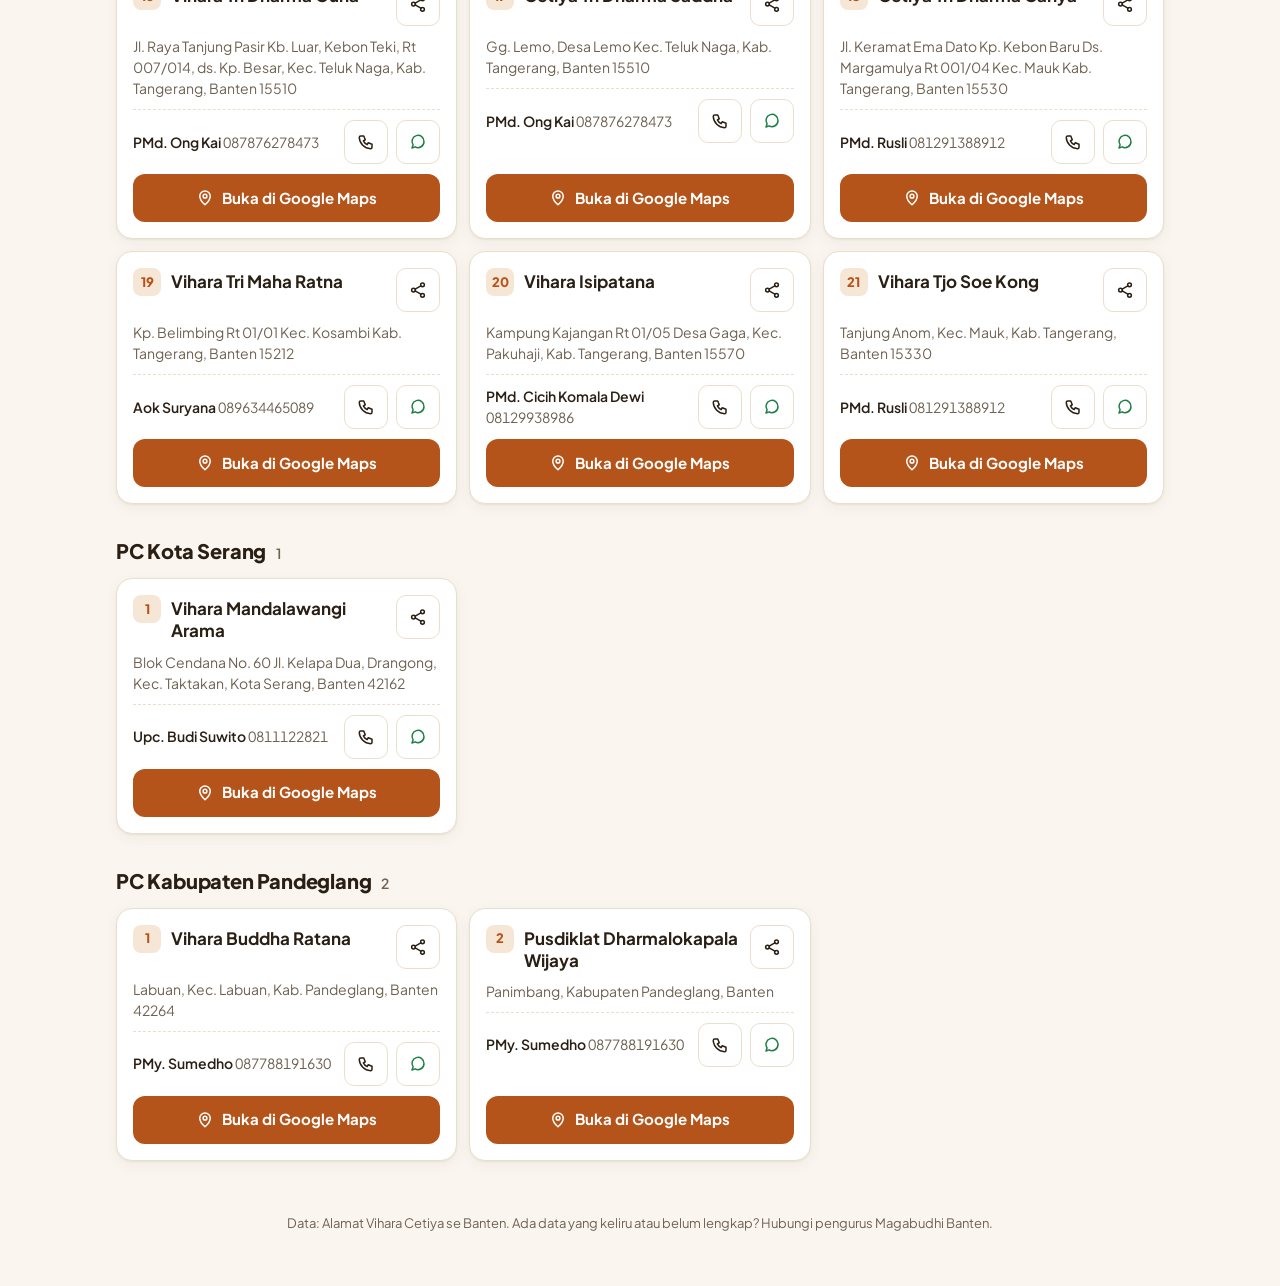
==== commit 39ac6ecf: "Use the Magabudhi PD. Prov. Banten logo Replace the lotus mark in the header with the official logo " ====
--- a/index.html
+++ b/index.html
@@ -10,7 +10,8 @@
   <meta property="og:type" content="website">
   <meta property="og:title" content="Vihara Binaan Magabudhi Banten">
   <meta property="og:description" content="Alamat, kontak, dan lokasi Google Maps vihara &amp; cetiya binaan Magabudhi se-Banten.">
-  <link rel="icon" href="data:image/svg+xml,%3Csvg xmlns='http://www.w3.org/2000/svg' viewBox='0 0 32 32'%3E%3Ccircle cx='16' cy='16' r='16' fill='%23b4541a'/%3E%3Cpath d='M16 7c2.6 2.6 3.6 5.6 3 9-.4 2.2-1.4 4-3 5.4-1.6-1.4-2.6-3.2-3-5.4-.6-3.4.4-6.4 3-9zM7 14c3.2.2 5.6 1.6 7.2 4.2.8 1.3 1.2 2.6 1.3 4-3.4.2-6-1-7.6-3.6C7.2 17.4 6.9 15.8 7 14zm18 0c.1 1.8-.2 3.4-.9 4.6-1.6 2.6-4.2 3.8-7.6 3.6.1-1.4.5-2.7 1.3-4C19.4 15.6 21.8 14.2 25 14z' fill='%23fff'/%3E%3C/svg%3E">
+  <link rel="icon" type="image/png" href="assets/icon.png">
+  <link rel="apple-touch-icon" href="assets/icon.png">
   <link rel="preconnect" href="https://fonts.googleapis.com">
   <link rel="preconnect" href="https://fonts.gstatic.com" crossorigin>
   <link rel="stylesheet" href="https://fonts.googleapis.com/css2?family=Plus+Jakarta+Sans:wght@400;500;600;700;800&display=swap">
@@ -19,10 +20,7 @@
 <body>
   <header class="hero">
     <div class="wrap">
-      <svg class="lotus" viewBox="0 0 32 32" aria-hidden="true">
-        <path d="M16 7c2.6 2.6 3.6 5.6 3 9-.4 2.2-1.4 4-3 5.4-1.6-1.4-2.6-3.2-3-5.4-.6-3.4.4-6.4 3-9zM7 14c3.2.2 5.6 1.6 7.2 4.2.8 1.3 1.2 2.6 1.3 4-3.4.2-6-1-7.6-3.6C7.2 17.4 6.9 15.8 7 14zm18 0c.1 1.8-.2 3.4-.9 4.6-1.6 2.6-4.2 3.8-7.6 3.6.1-1.4.5-2.7 1.3-4C19.4 15.6 21.8 14.2 25 14z"/>
-      </svg>
-      <p class="eyebrow">Magabudhi Banten</p>
+      <img class="logo" src="assets/logo.png" width="340" height="460" alt="Magabudhi PD. Prov. Banten">
       <h1>Vihara &amp; Cetiya Binaan</h1>
       <p class="lede">Alamat, kontak, dan lokasi peta vihara &amp; cetiya di bawah binaan dan bimbingan Magabudhi se-Banten.</p>
       <p class="stats" id="stats" hidden></p>
--- a/assets/style.css
+++ b/assets/style.css
@@ -64,9 +64,16 @@
   padding: 40px 0 24px;
   text-align: center;
 }
-.lotus {
-  width: 44px; height: 44px;
-  fill: var(--accent);
+.logo {
+  display: block;
+  width: 112px;
+  height: auto;
+  margin: 0 auto;
+  padding: 10px;
+  border-radius: 18px;
+  /* The logo is drawn on white, so it keeps a white tile in dark mode too. */
+  background: #fff;
+  box-shadow: var(--shadow);
 }
 .eyebrow {
   margin: 8px 0 4px;
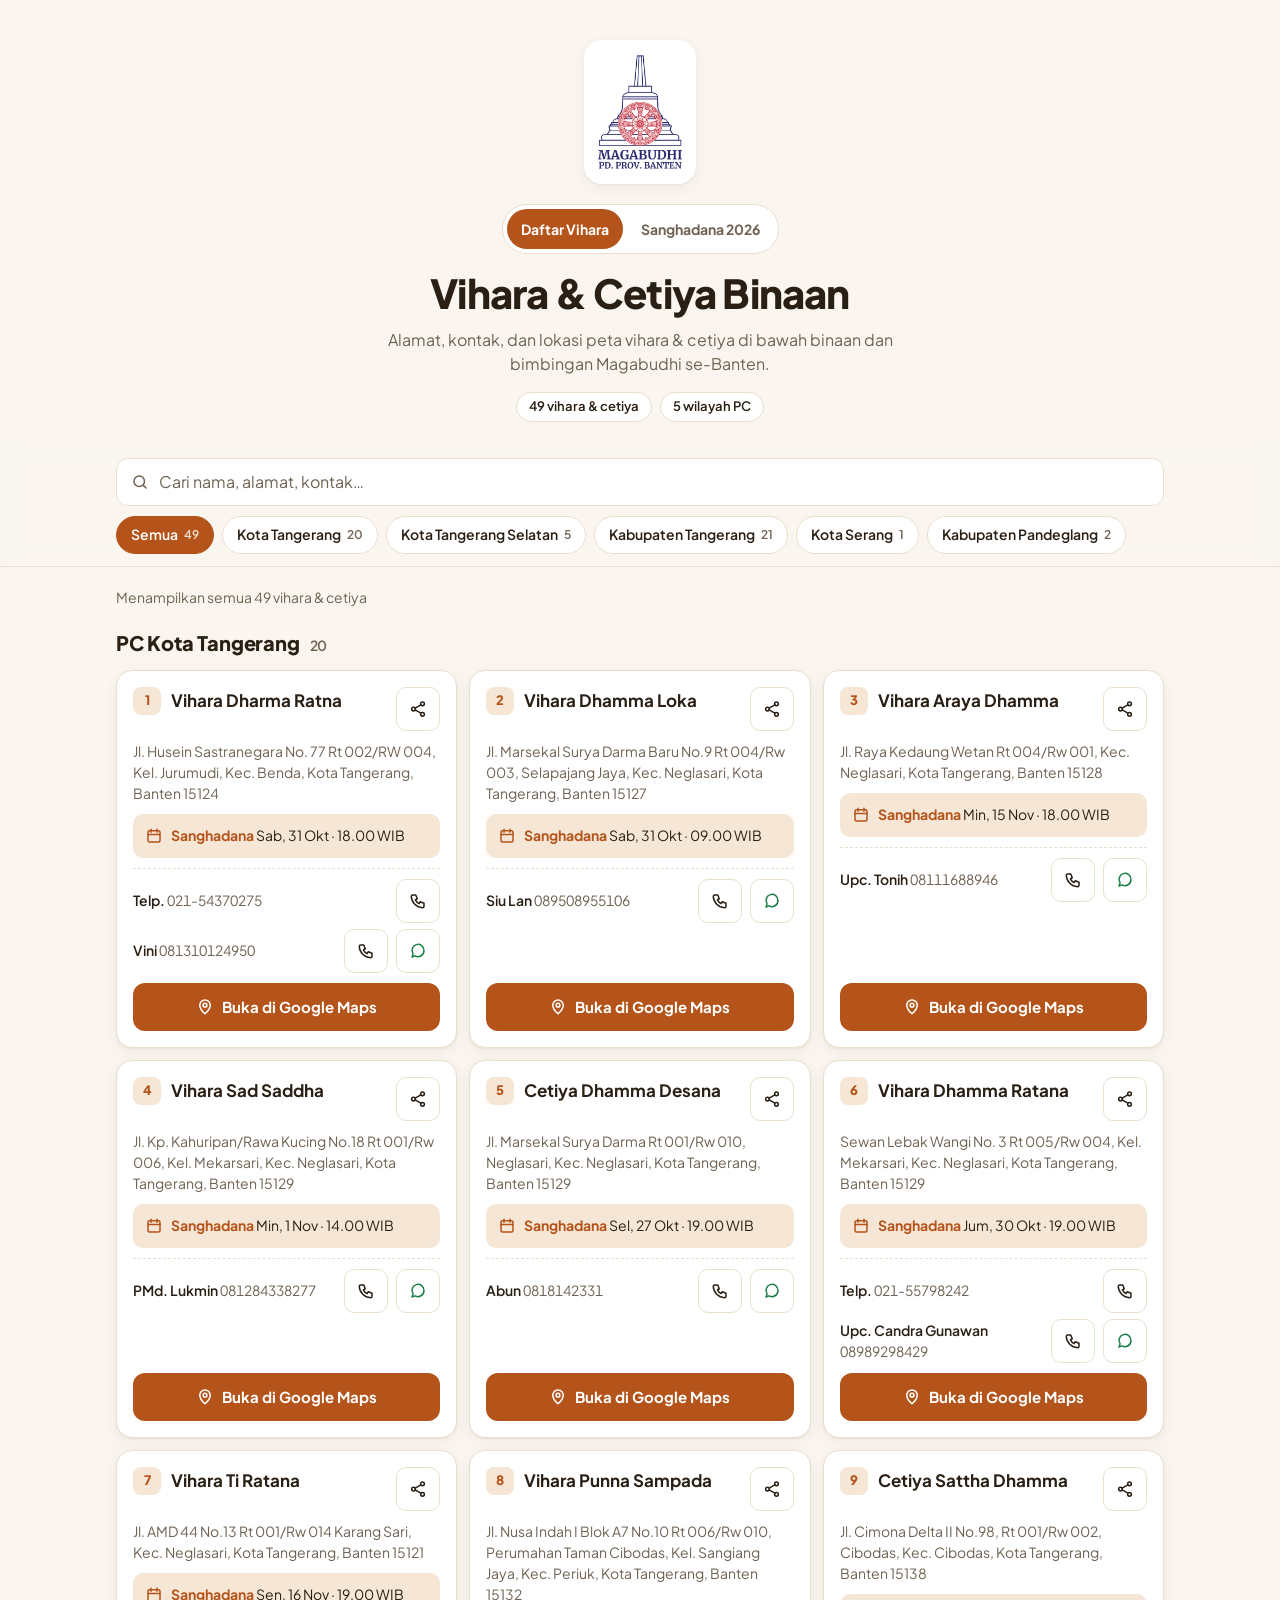
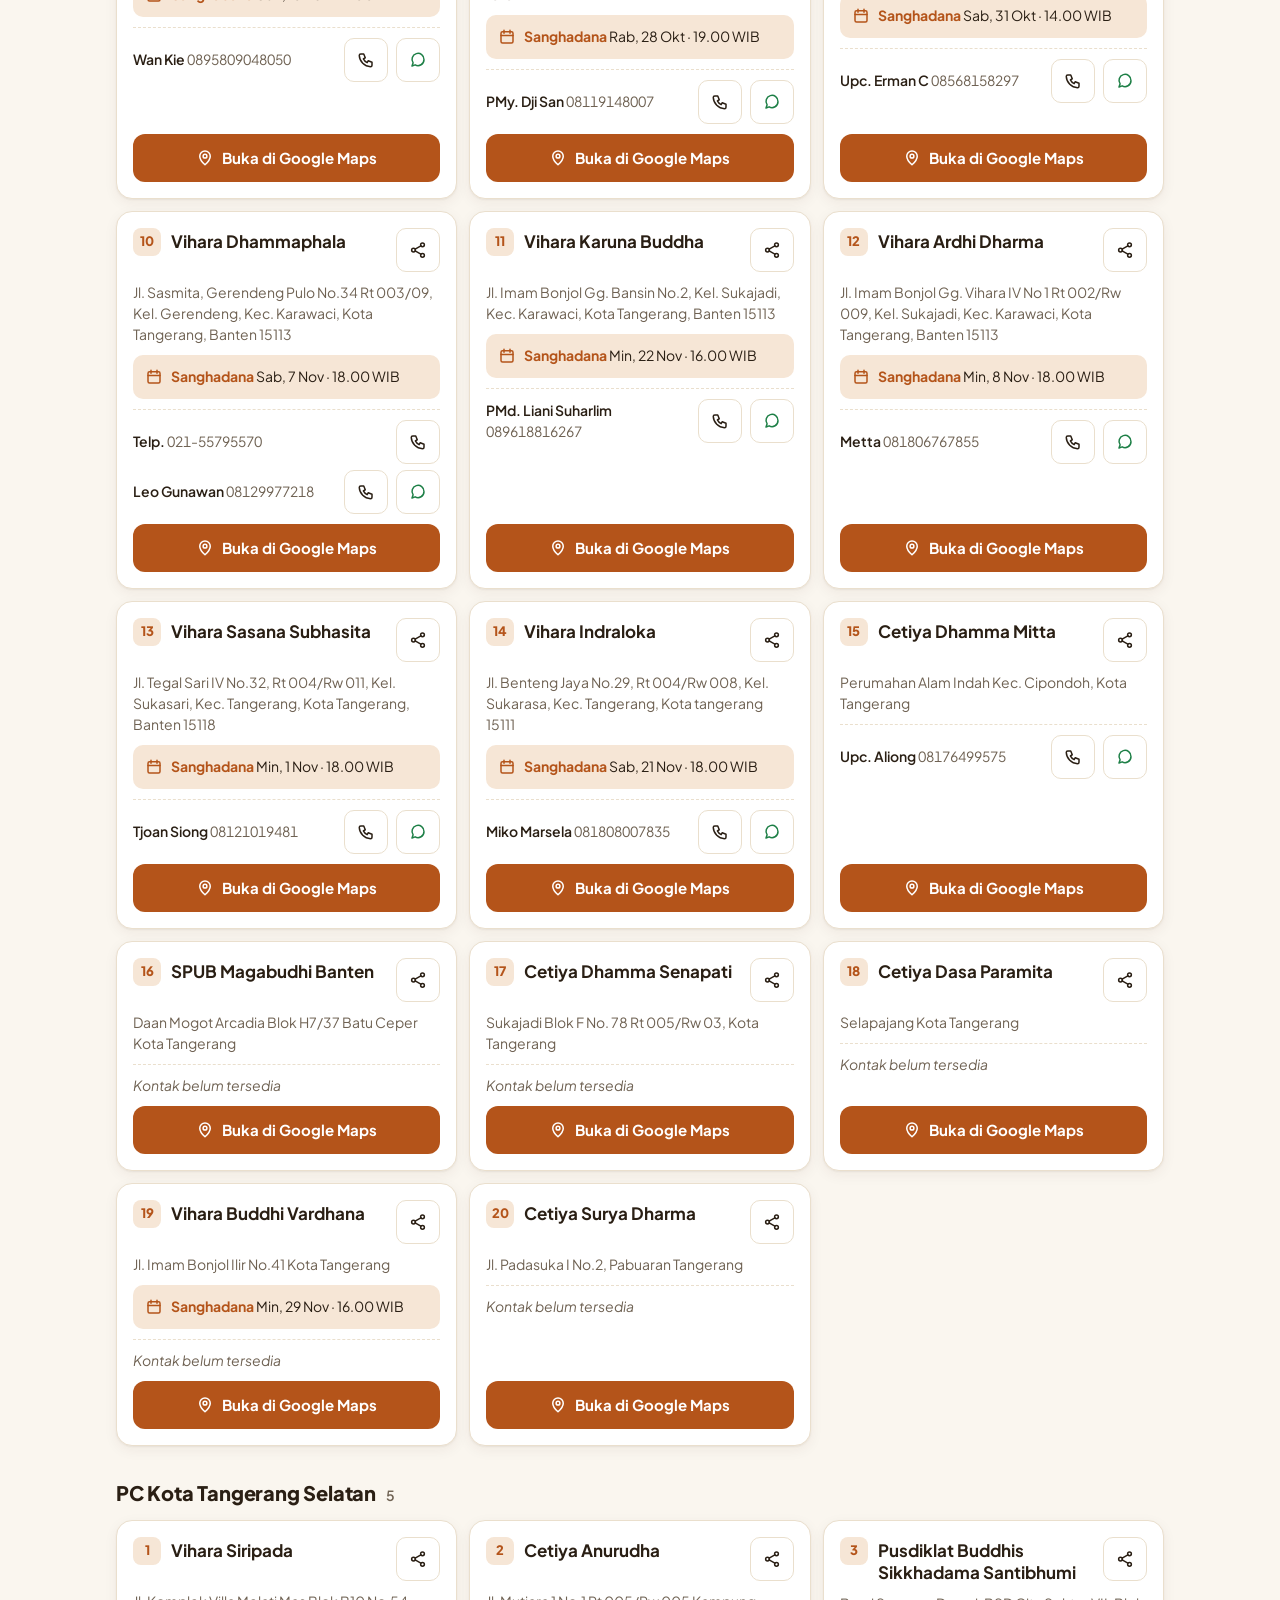
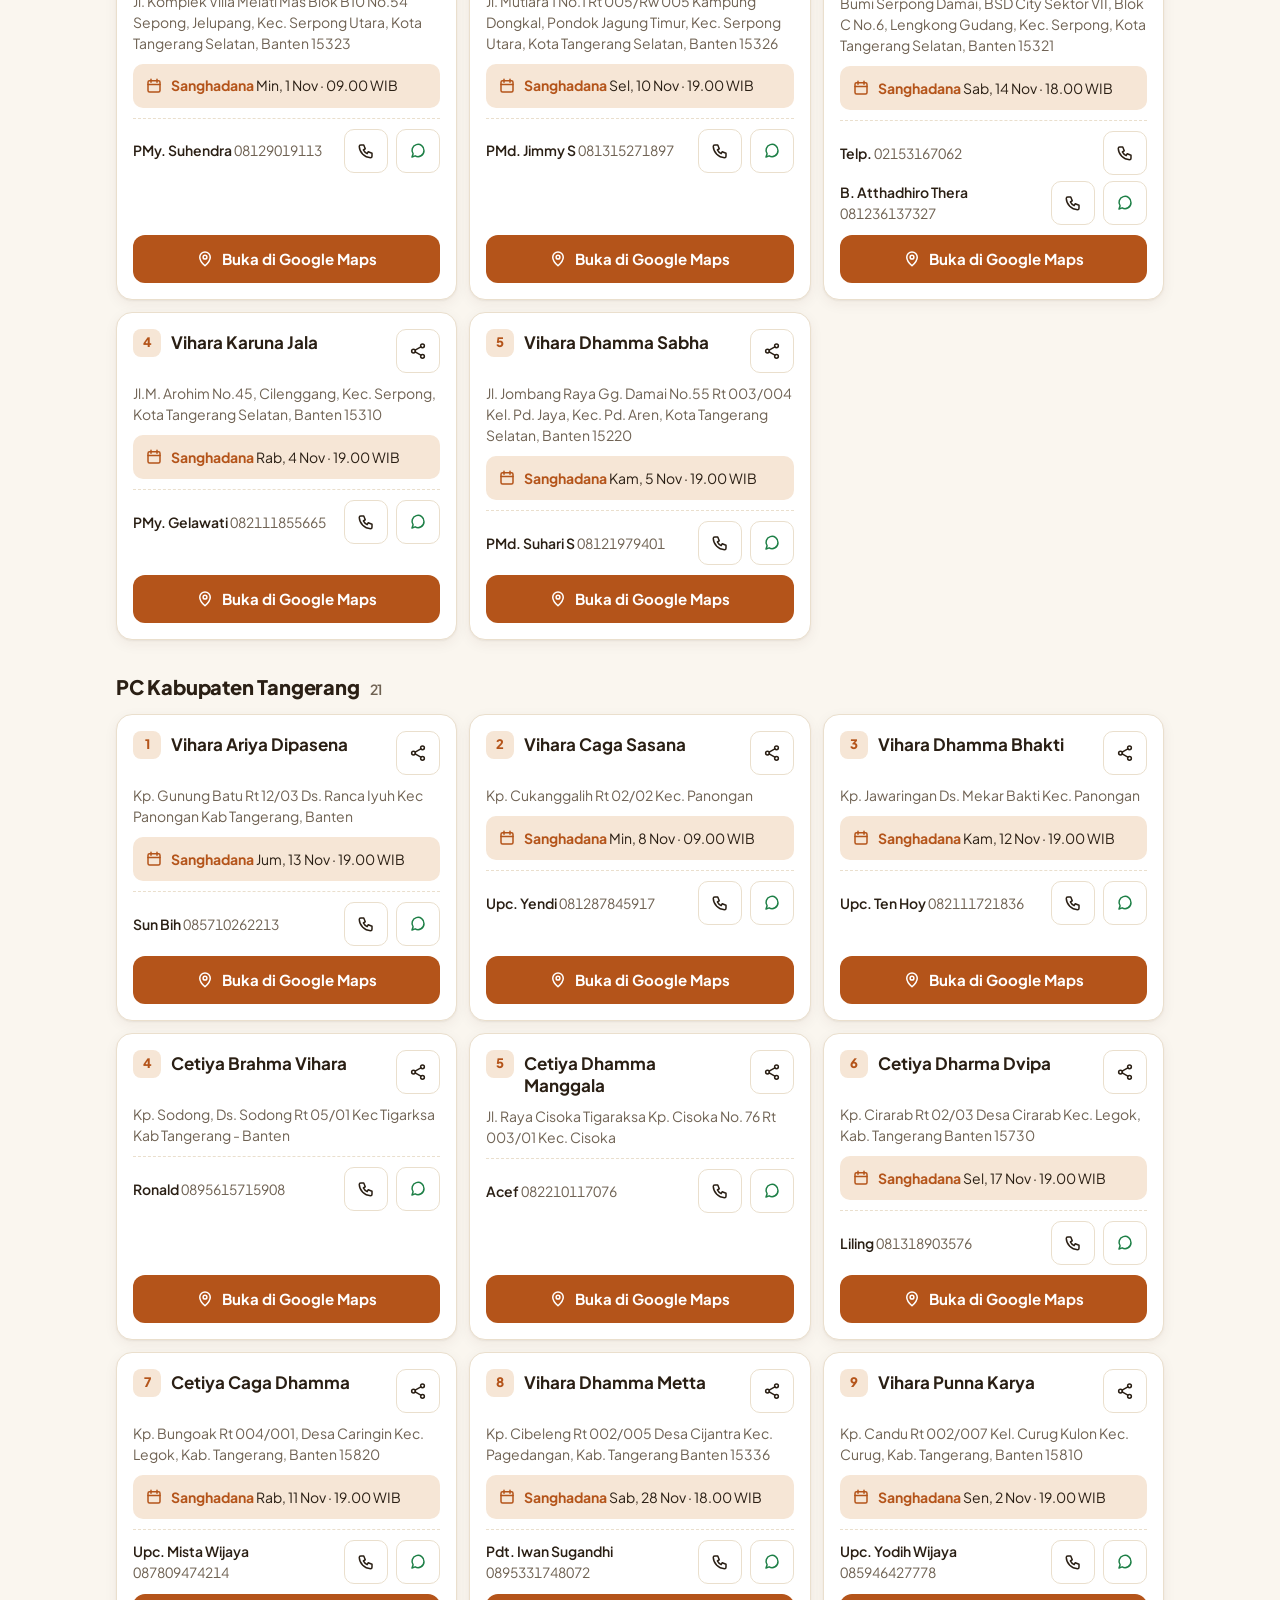
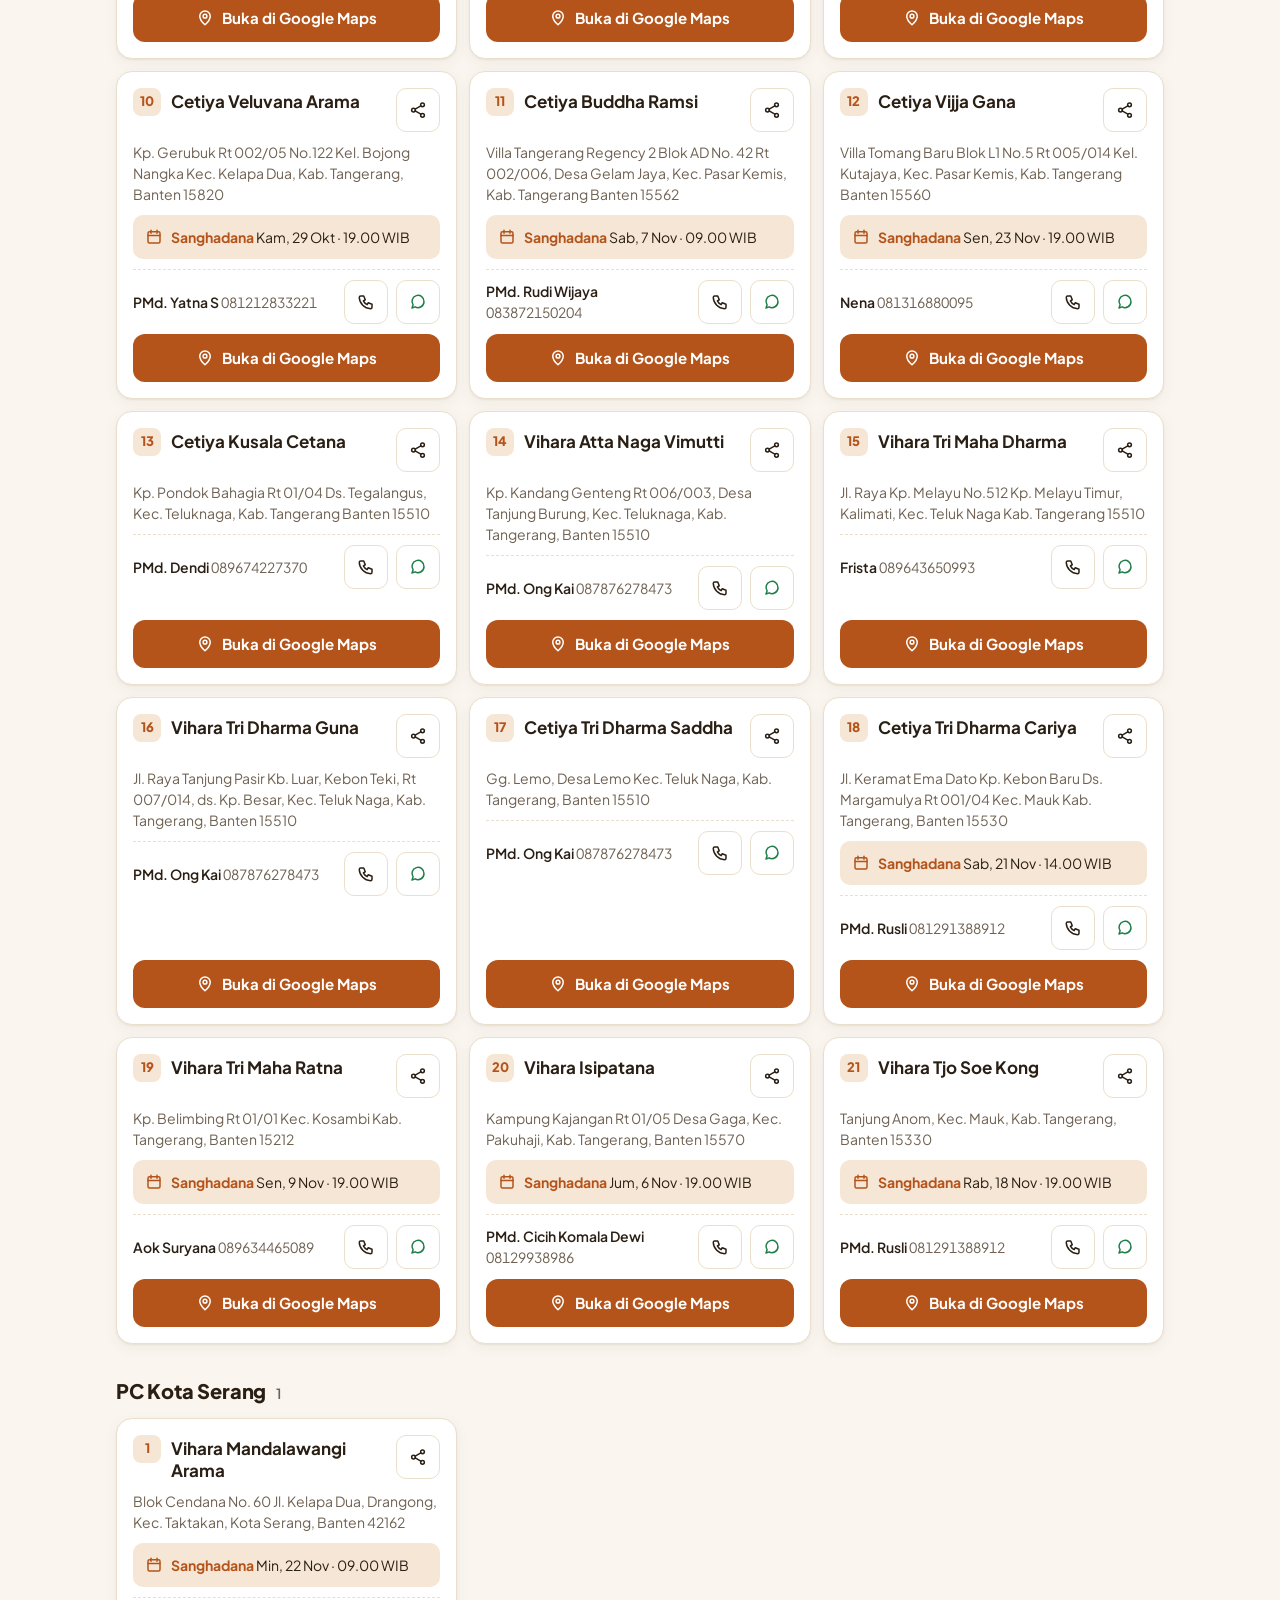
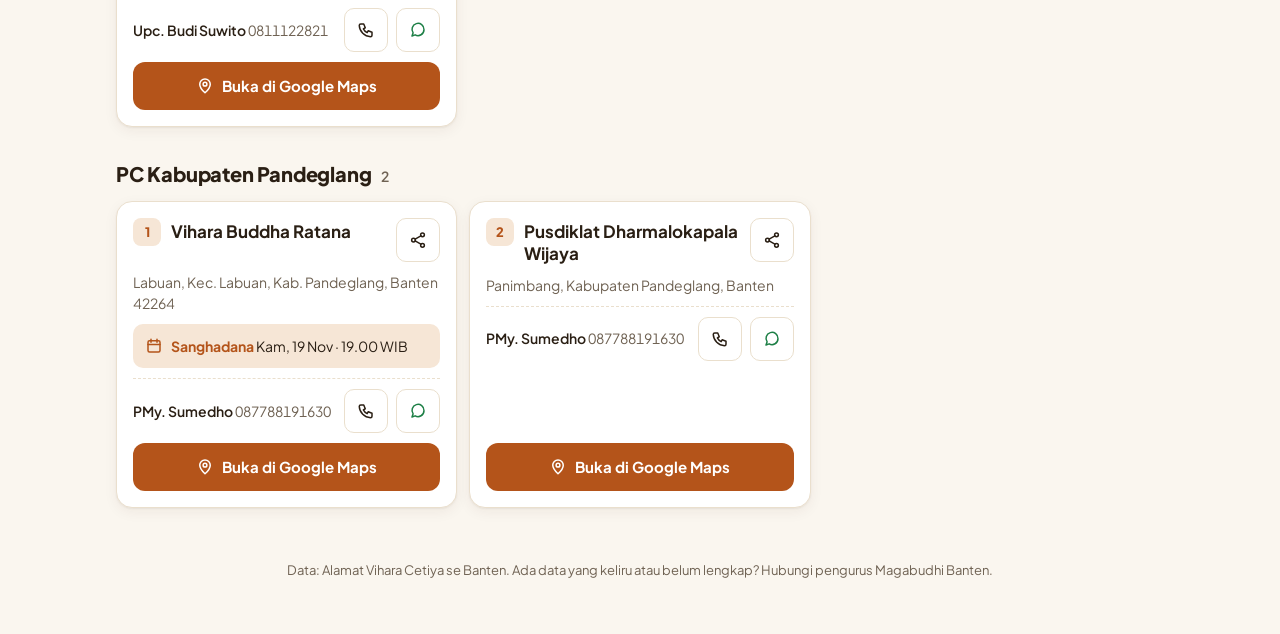
==== commit 25446c60: "Add Kathinadana - Sanghadana 2026 schedule page Transcribe the 44 events from INFORMASI SANGHADANA B" ====
--- a/index.html
+++ b/index.html
@@ -21,6 +21,10 @@
   <header class="hero">
     <div class="wrap">
       <img class="logo" src="assets/logo.png" width="340" height="460" alt="Magabudhi PD. Prov. Banten">
+      <nav class="tabs" aria-label="Halaman">
+        <a href="./" aria-current="page">Daftar Vihara</a>
+        <a href="jadwal.html">Sanghadana 2026</a>
+      </nav>
       <h1>Vihara &amp; Cetiya Binaan</h1>
       <p class="lede">Alamat, kontak, dan lokasi peta vihara &amp; cetiya di bawah binaan dan bimbingan Magabudhi se-Banten.</p>
       <p class="stats" id="stats" hidden></p>
@@ -53,6 +57,7 @@
 
   <div class="toast" id="toast" role="status" aria-live="polite"></div>
 
+  <script src="assets/common.js"></script>
   <script src="assets/app.js"></script>
 </body>
 </html>
--- a/assets/style.css
+++ b/assets/style.css
@@ -75,8 +75,34 @@
   background: #fff;
   box-shadow: var(--shadow);
 }
+.tabs {
+  display: inline-flex;
+  gap: 4px;
+  max-width: 100%;
+  margin: 20px 0 16px;
+  padding: 4px;
+  border: 1px solid var(--line);
+  border-radius: 999px;
+  background: var(--surface);
+}
+.tabs a {
+  display: inline-flex;
+  align-items: center;
+  min-height: 40px;
+  padding: 0 14px;
+  border-radius: 999px;
+  color: var(--muted);
+  font-size: 14px;
+  font-weight: 700;
+  text-decoration: none;
+  white-space: nowrap;
+}
+.tabs a[aria-current="page"] {
+  background: var(--accent);
+  color: var(--accent-ink);
+}
 .eyebrow {
-  margin: 8px 0 4px;
+  margin: 0 0 4px;
   color: var(--accent);
   font-size: 13px;
   font-weight: 700;
@@ -193,8 +219,9 @@
 .region { margin: 20px 0 32px; }
 .region h2 {
   display: flex;
+  flex-wrap: wrap;
   align-items: baseline;
-  gap: 10px;
+  gap: 4px 10px;
   margin: 0 0 12px;
   font-size: 20px;
   font-weight: 800;
@@ -257,6 +284,66 @@
   overflow-wrap: anywhere;
 }
 
+/* Schedule */
+.time {
+  flex: none;
+  display: grid;
+  place-items: center;
+  height: 28px;
+  padding: 0 8px;
+  border-radius: 8px;
+  background: var(--accent-soft);
+  color: var(--accent);
+  font-size: 13px;
+  font-weight: 800;
+  font-variant-numeric: tabular-nums;
+  white-space: nowrap;
+}
+.desana {
+  margin: 0;
+  font-size: 14px;
+  overflow-wrap: anywhere;
+}
+.desana span {
+  display: block;
+  color: var(--muted);
+  font-size: 12px;
+  font-weight: 700;
+  letter-spacing: .06em;
+  text-transform: uppercase;
+}
+.card.past { opacity: .6; }
+.tag {
+  align-self: center;
+  padding: 2px 10px;
+  border-radius: 999px;
+  background: var(--accent);
+  color: var(--accent-ink);
+  font-size: 12px;
+  font-weight: 700;
+}
+.tag.muted {
+  background: var(--line);
+  color: var(--muted);
+}
+.event-link {
+  display: flex;
+  align-items: center;
+  gap: 8px;
+  min-height: 44px;
+  padding: 8px 12px;
+  border-radius: 10px;
+  background: var(--accent-soft);
+  font-size: 14px;
+  text-decoration: none;
+}
+.event-link svg {
+  flex: none;
+  width: 18px; height: 18px;
+  fill: none; stroke: var(--accent); stroke-width: 2; stroke-linecap: round; stroke-linejoin: round;
+}
+.event-link b { color: var(--accent); font-weight: 700; }
+
 .contacts {
   display: flex;
   flex-direction: column;
@@ -318,6 +405,8 @@
   .icon-btn.wa:hover { border-color: var(--wa); color: var(--wa); }
   .maps-btn:hover { background: var(--accent-hover); }
   .chip:hover { border-color: var(--accent); }
+  .tabs a:not([aria-current]):hover { color: var(--accent); }
+  .event-link:hover b { text-decoration: underline; }
 }
 
 a:focus-visible, button:focus-visible {
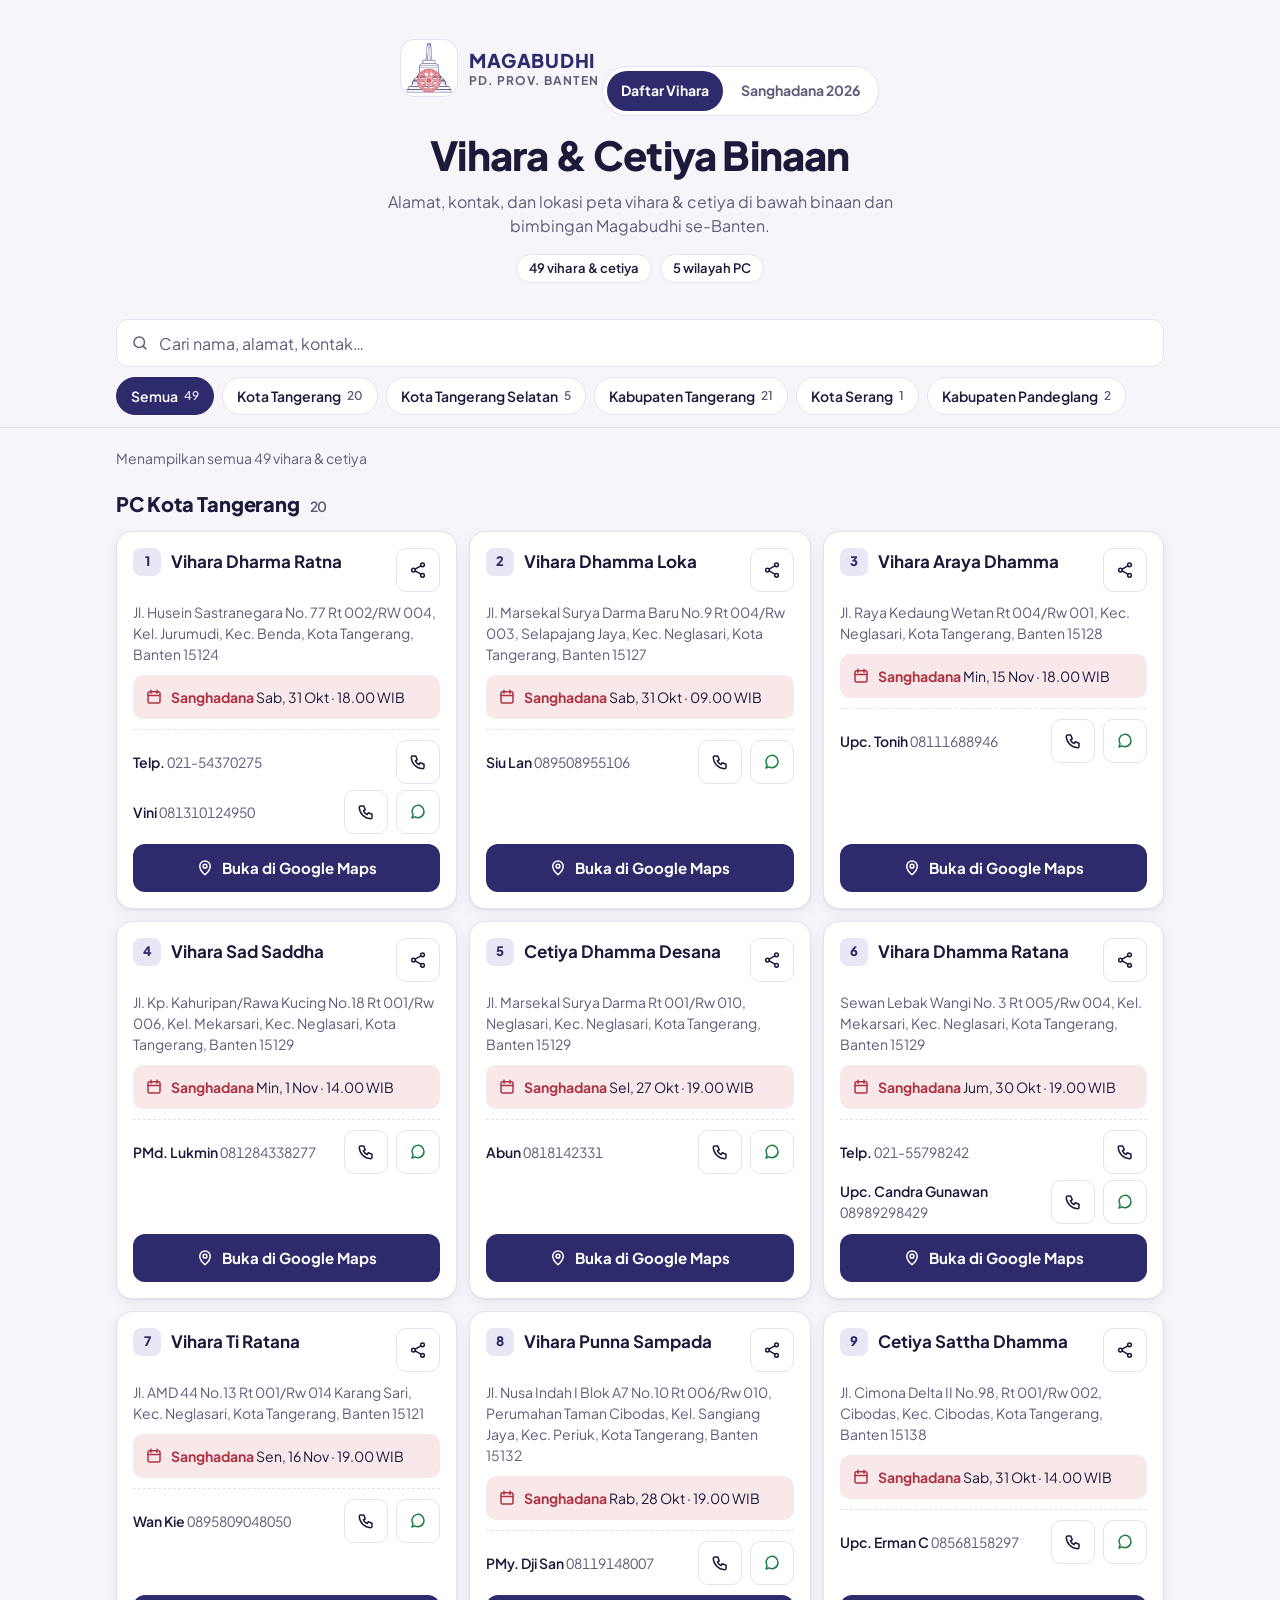
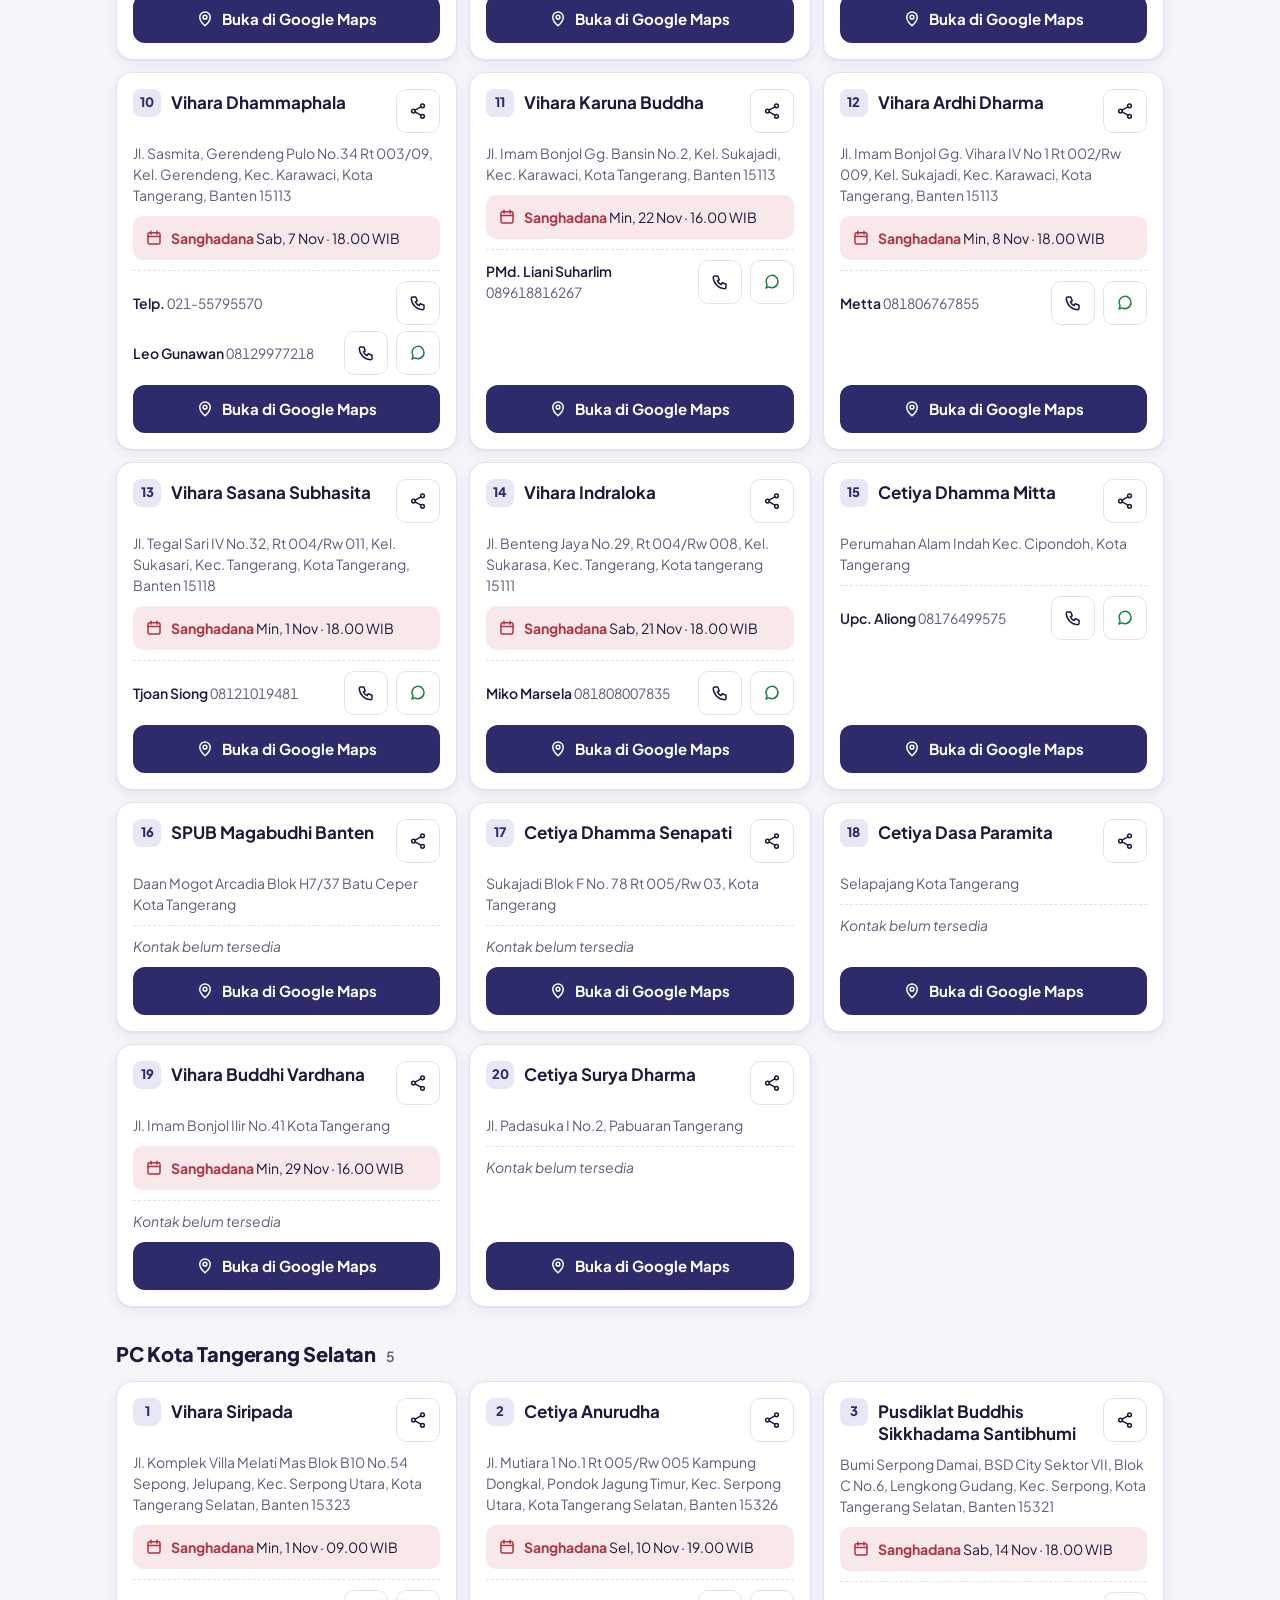
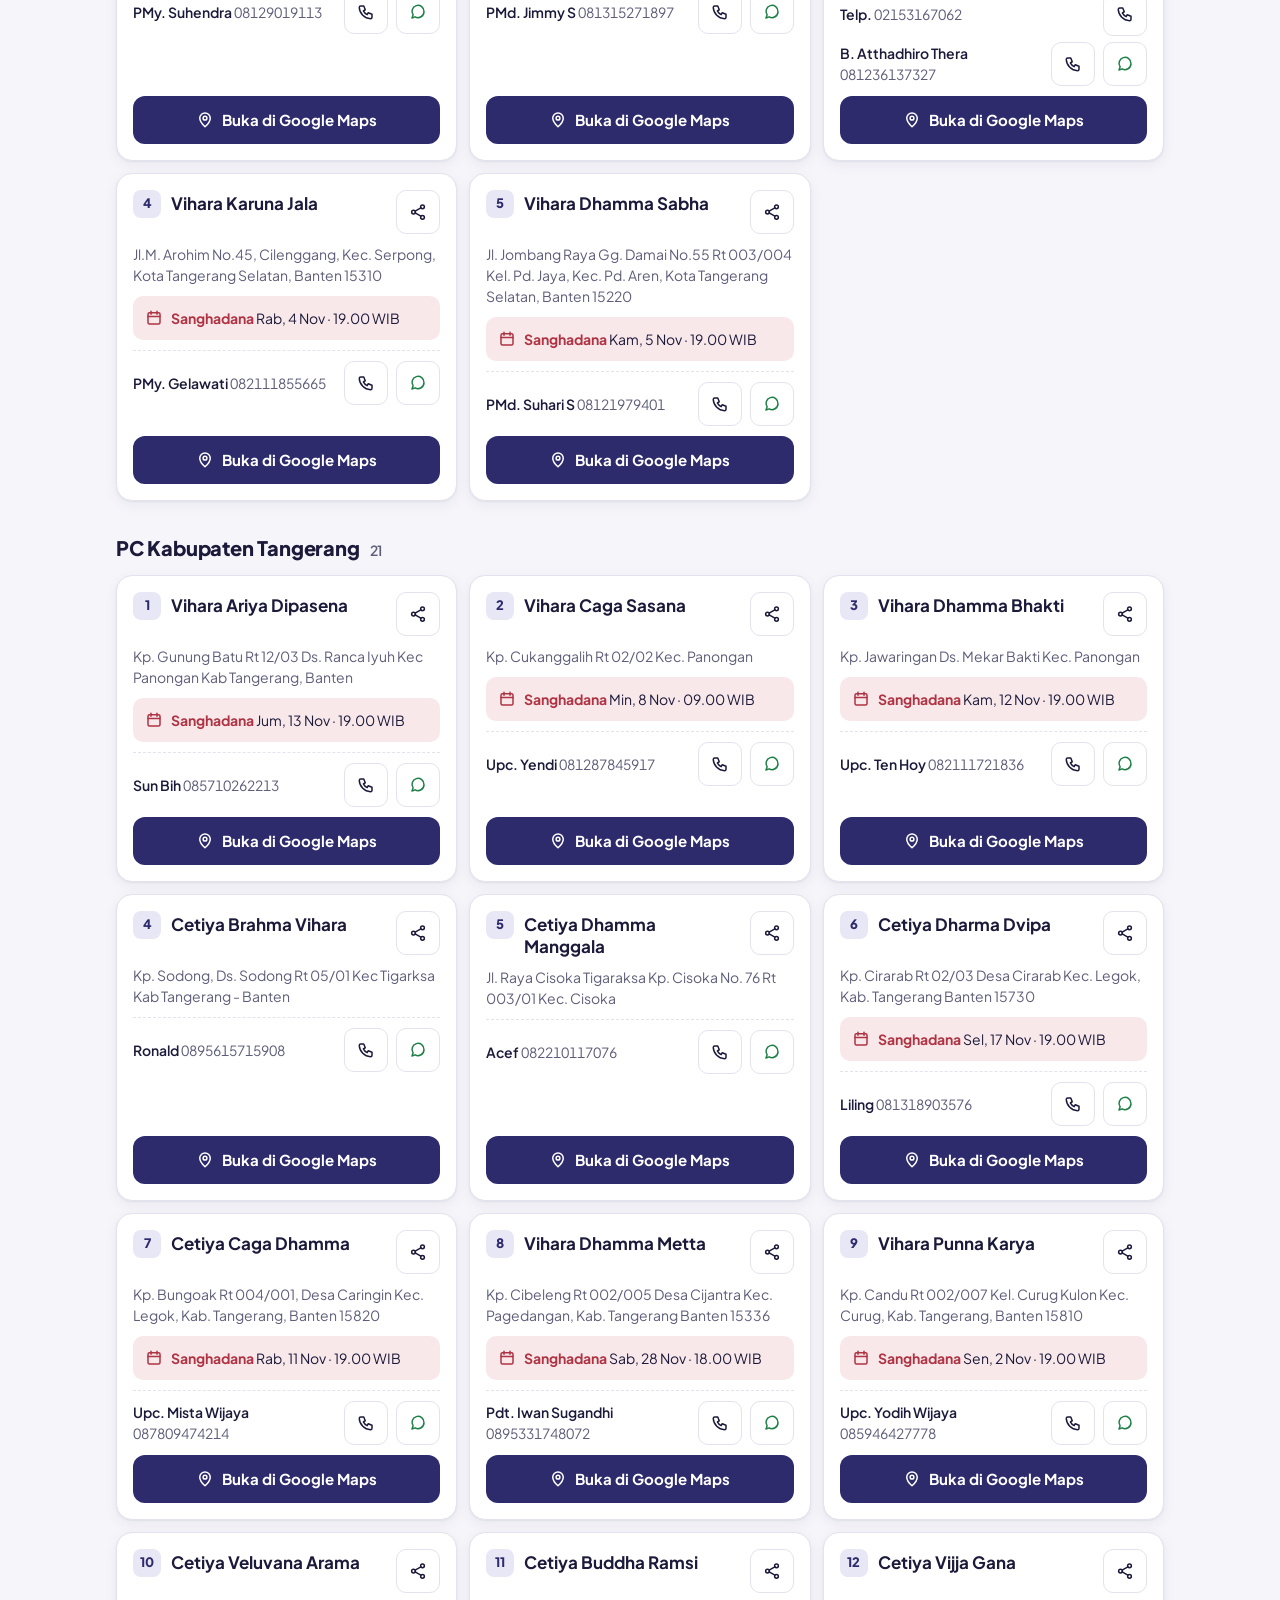
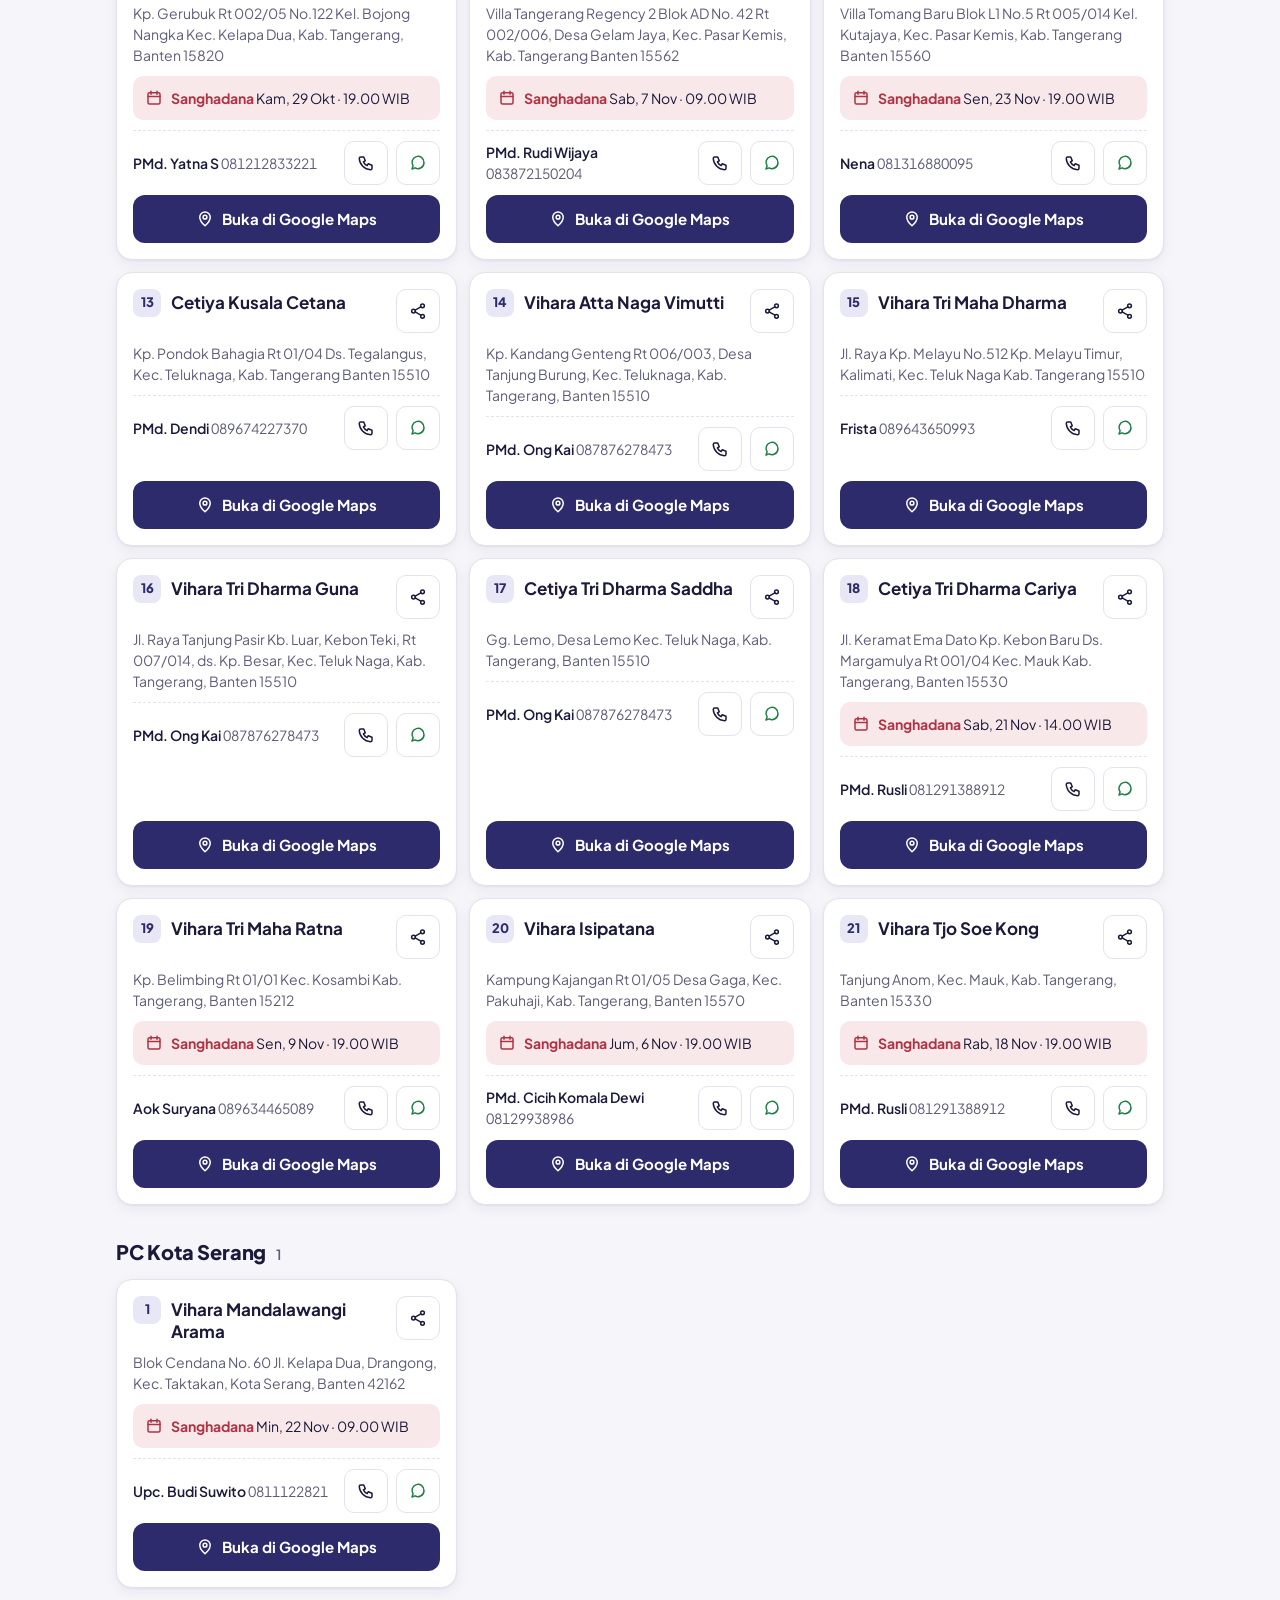
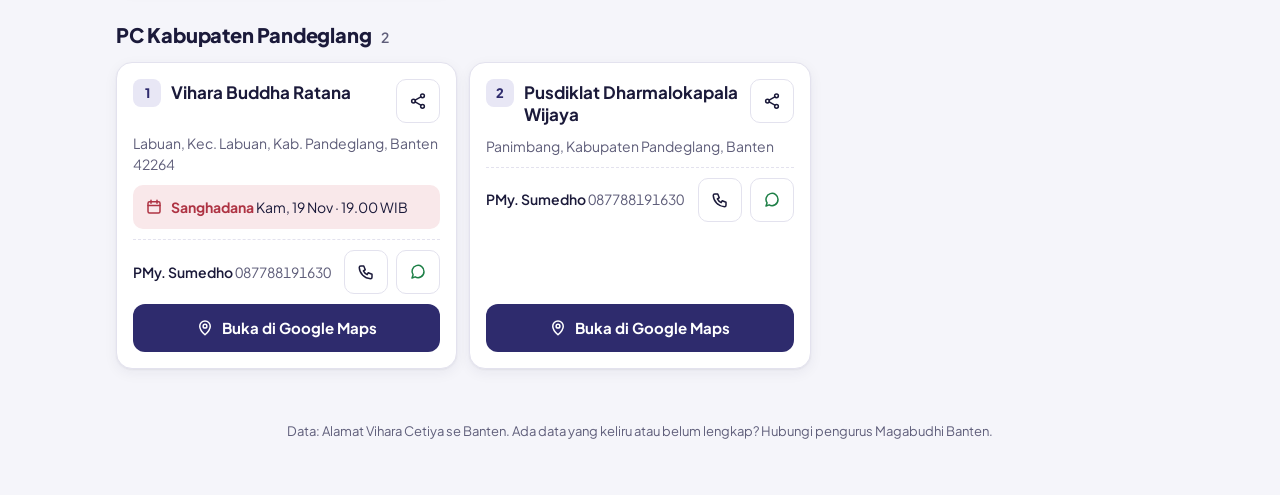
==== commit 1e020fa6: "Match theme to the logo navy and red, shrink header logo The full logo pushed the title off the firs" ====
--- a/index.html
+++ b/index.html
@@ -5,8 +5,8 @@
   <meta name="viewport" content="width=device-width, initial-scale=1, viewport-fit=cover">
   <title>Vihara Binaan Magabudhi Banten</title>
   <meta name="description" content="Alamat, kontak, dan lokasi Google Maps vihara &amp; cetiya binaan Magabudhi se-Banten.">
-  <meta name="theme-color" content="#faf6ef" media="(prefers-color-scheme: light)">
-  <meta name="theme-color" content="#17120d" media="(prefers-color-scheme: dark)">
+  <meta name="theme-color" content="#f5f5fa" media="(prefers-color-scheme: light)">
+  <meta name="theme-color" content="#12121f" media="(prefers-color-scheme: dark)">
   <meta property="og:type" content="website">
   <meta property="og:title" content="Vihara Binaan Magabudhi Banten">
   <meta property="og:description" content="Alamat, kontak, dan lokasi Google Maps vihara &amp; cetiya binaan Magabudhi se-Banten.">
@@ -15,12 +15,15 @@
   <link rel="preconnect" href="https://fonts.googleapis.com">
   <link rel="preconnect" href="https://fonts.gstatic.com" crossorigin>
   <link rel="stylesheet" href="https://fonts.googleapis.com/css2?family=Plus+Jakarta+Sans:wght@400;500;600;700;800&display=swap">
-  <link rel="stylesheet" href="assets/style.css">
+  <link rel="stylesheet" href="assets/style.css?v=2">
 </head>
 <body>
   <header class="hero">
     <div class="wrap">
-      <img class="logo" src="assets/logo.png" width="340" height="460" alt="Magabudhi PD. Prov. Banten">
+      <div class="brand">
+        <img src="assets/icon.png" width="56" height="56" alt="">
+        <p><b>Magabudhi</b> PD. Prov. Banten</p>
+      </div>
       <nav class="tabs" aria-label="Halaman">
         <a href="./" aria-current="page">Daftar Vihara</a>
         <a href="jadwal.html">Sanghadana 2026</a>
@@ -57,7 +60,7 @@
 
   <div class="toast" id="toast" role="status" aria-live="polite"></div>
 
-  <script src="assets/common.js"></script>
-  <script src="assets/app.js"></script>
+  <script src="assets/common.js?v=2"></script>
+  <script src="assets/app.js?v=2"></script>
 </body>
 </html>
--- a/assets/style.css
+++ b/assets/style.css
@@ -1,30 +1,35 @@
 :root {
-  --bg: #faf6ef;
+  /* Navy and red from the Magabudhi logo. */
+  --bg: #f5f5fa;
   --surface: #ffffff;
-  --ink: #2a1f14;
-  --muted: #6f6253;
-  --line: #eadfcd;
-  --accent: #b4541a;
-  --accent-hover: #9a4612;
+  --ink: #1b1a3a;
+  --muted: #5f5e7a;
+  --line: #e3e2ee;
+  --accent: #2e2b6d;
+  --accent-hover: #221f57;
   --accent-ink: #ffffff;
-  --accent-soft: #f6e6d6;
+  --accent-soft: #e8e7f5;
+  --red: #ae3343;
+  --red-soft: #f9e8ea;
   --wa: #1d7f46;
-  --shadow: 0 1px 2px rgba(60, 36, 12, .06), 0 4px 14px rgba(60, 36, 12, .06);
+  --shadow: 0 1px 2px rgba(27, 26, 70, .06), 0 4px 14px rgba(27, 26, 70, .06);
   --radius: 16px;
   color-scheme: light;
 }
 
 @media (prefers-color-scheme: dark) {
   :root {
-    --bg: #17120d;
-    --surface: #211a13;
-    --ink: #f3ebe0;
-    --muted: #b3a593;
-    --line: #3a2f24;
-    --accent: #e58a45;
-    --accent-hover: #f09a58;
-    --accent-ink: #1a120a;
-    --accent-soft: #3a2616;
+    --bg: #12121f;
+    --surface: #1b1b2d;
+    --ink: #ececf5;
+    --muted: #a5a4bf;
+    --line: #2e2d47;
+    --accent: #9d9af0;
+    --accent-hover: #b4b1ff;
+    --accent-ink: #15142e;
+    --accent-soft: #26254a;
+    --red: #f0848f;
+    --red-soft: #3a1e27;
     --wa: #4cc684;
     --shadow: 0 1px 2px rgba(0, 0, 0, .3), 0 4px 14px rgba(0, 0, 0, .25);
     color-scheme: dark;
@@ -64,16 +69,35 @@
   padding: 40px 0 24px;
   text-align: center;
 }
-.logo {
+.brand {
+  display: inline-flex;
+  align-items: center;
+  gap: 12px;
+  text-align: left;
+}
+.brand img {
+  flex: none;
+  width: 56px; height: 56px;
+  border-radius: 14px;
+  /* The emblem is drawn on white, so it keeps a white tile in dark mode too. */
+  background: #fff;
+  box-shadow: 0 0 0 1px var(--line);
+}
+.brand p {
+  margin: 0;
+  color: var(--muted);
+  font-size: 12px;
+  font-weight: 700;
+  line-height: 1.3;
+  letter-spacing: .08em;
+  text-transform: uppercase;
+}
+.brand b {
   display: block;
-  width: 112px;
-  height: auto;
-  margin: 0 auto;
-  padding: 10px;
-  border-radius: 18px;
-  /* The logo is drawn on white, so it keeps a white tile in dark mode too. */
-  background: #fff;
-  box-shadow: var(--shadow);
+  color: var(--accent);
+  font-size: 19px;
+  font-weight: 800;
+  letter-spacing: .04em;
 }
 .tabs {
   display: inline-flex;
@@ -103,7 +127,7 @@
 }
 .eyebrow {
   margin: 0 0 4px;
-  color: var(--accent);
+  color: var(--red);
   font-size: 13px;
   font-weight: 700;
   letter-spacing: .12em;
@@ -292,8 +316,8 @@
   height: 28px;
   padding: 0 8px;
   border-radius: 8px;
-  background: var(--accent-soft);
-  color: var(--accent);
+  background: var(--red-soft);
+  color: var(--red);
   font-size: 13px;
   font-weight: 800;
   font-variant-numeric: tabular-nums;
@@ -317,8 +341,8 @@
   align-self: center;
   padding: 2px 10px;
   border-radius: 999px;
-  background: var(--accent);
-  color: var(--accent-ink);
+  background: var(--red);
+  color: var(--surface);
   font-size: 12px;
   font-weight: 700;
 }
@@ -333,16 +357,16 @@
   min-height: 44px;
   padding: 8px 12px;
   border-radius: 10px;
-  background: var(--accent-soft);
+  background: var(--red-soft);
   font-size: 14px;
   text-decoration: none;
 }
 .event-link svg {
   flex: none;
   width: 18px; height: 18px;
-  fill: none; stroke: var(--accent); stroke-width: 2; stroke-linecap: round; stroke-linejoin: round;
-}
-.event-link b { color: var(--accent); font-weight: 700; }
+  fill: none; stroke: var(--red); stroke-width: 2; stroke-linecap: round; stroke-linejoin: round;
+}
+.event-link b { color: var(--red); font-weight: 700; }
 
 .contacts {
   display: flex;
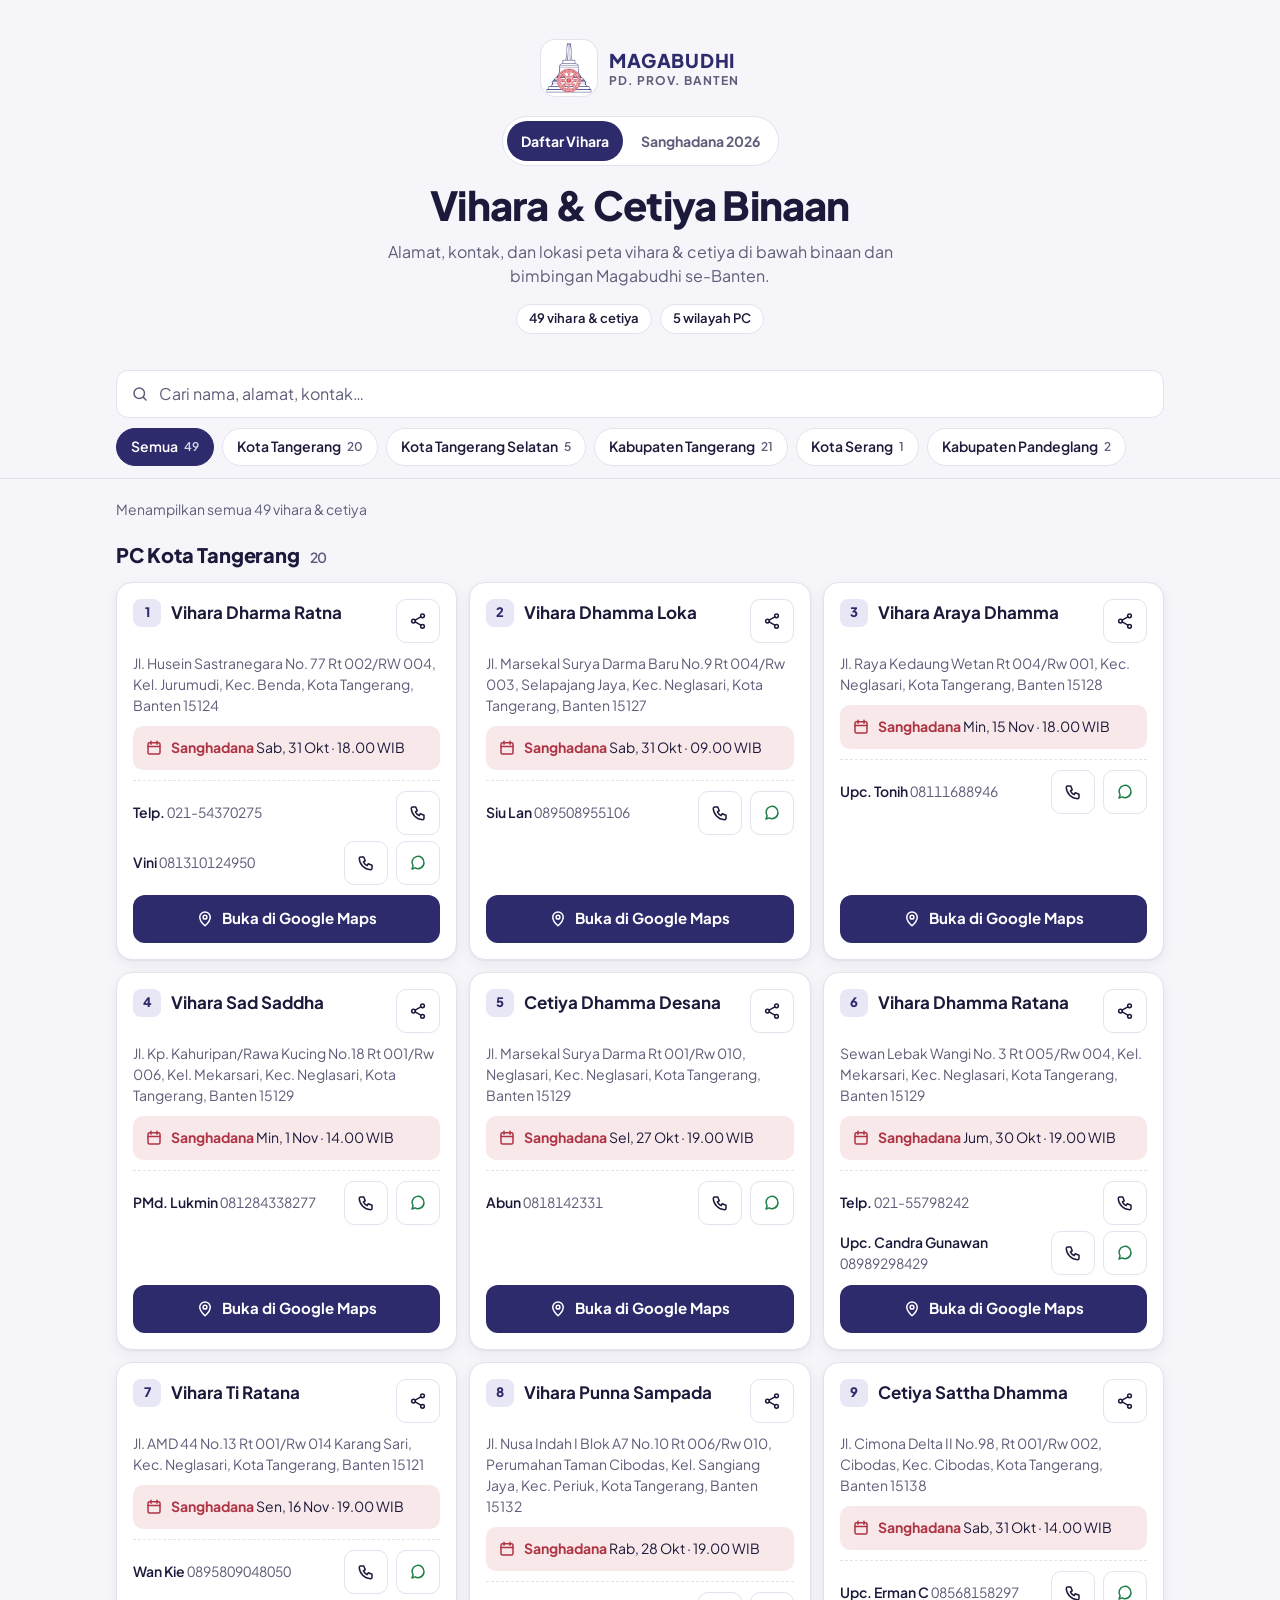
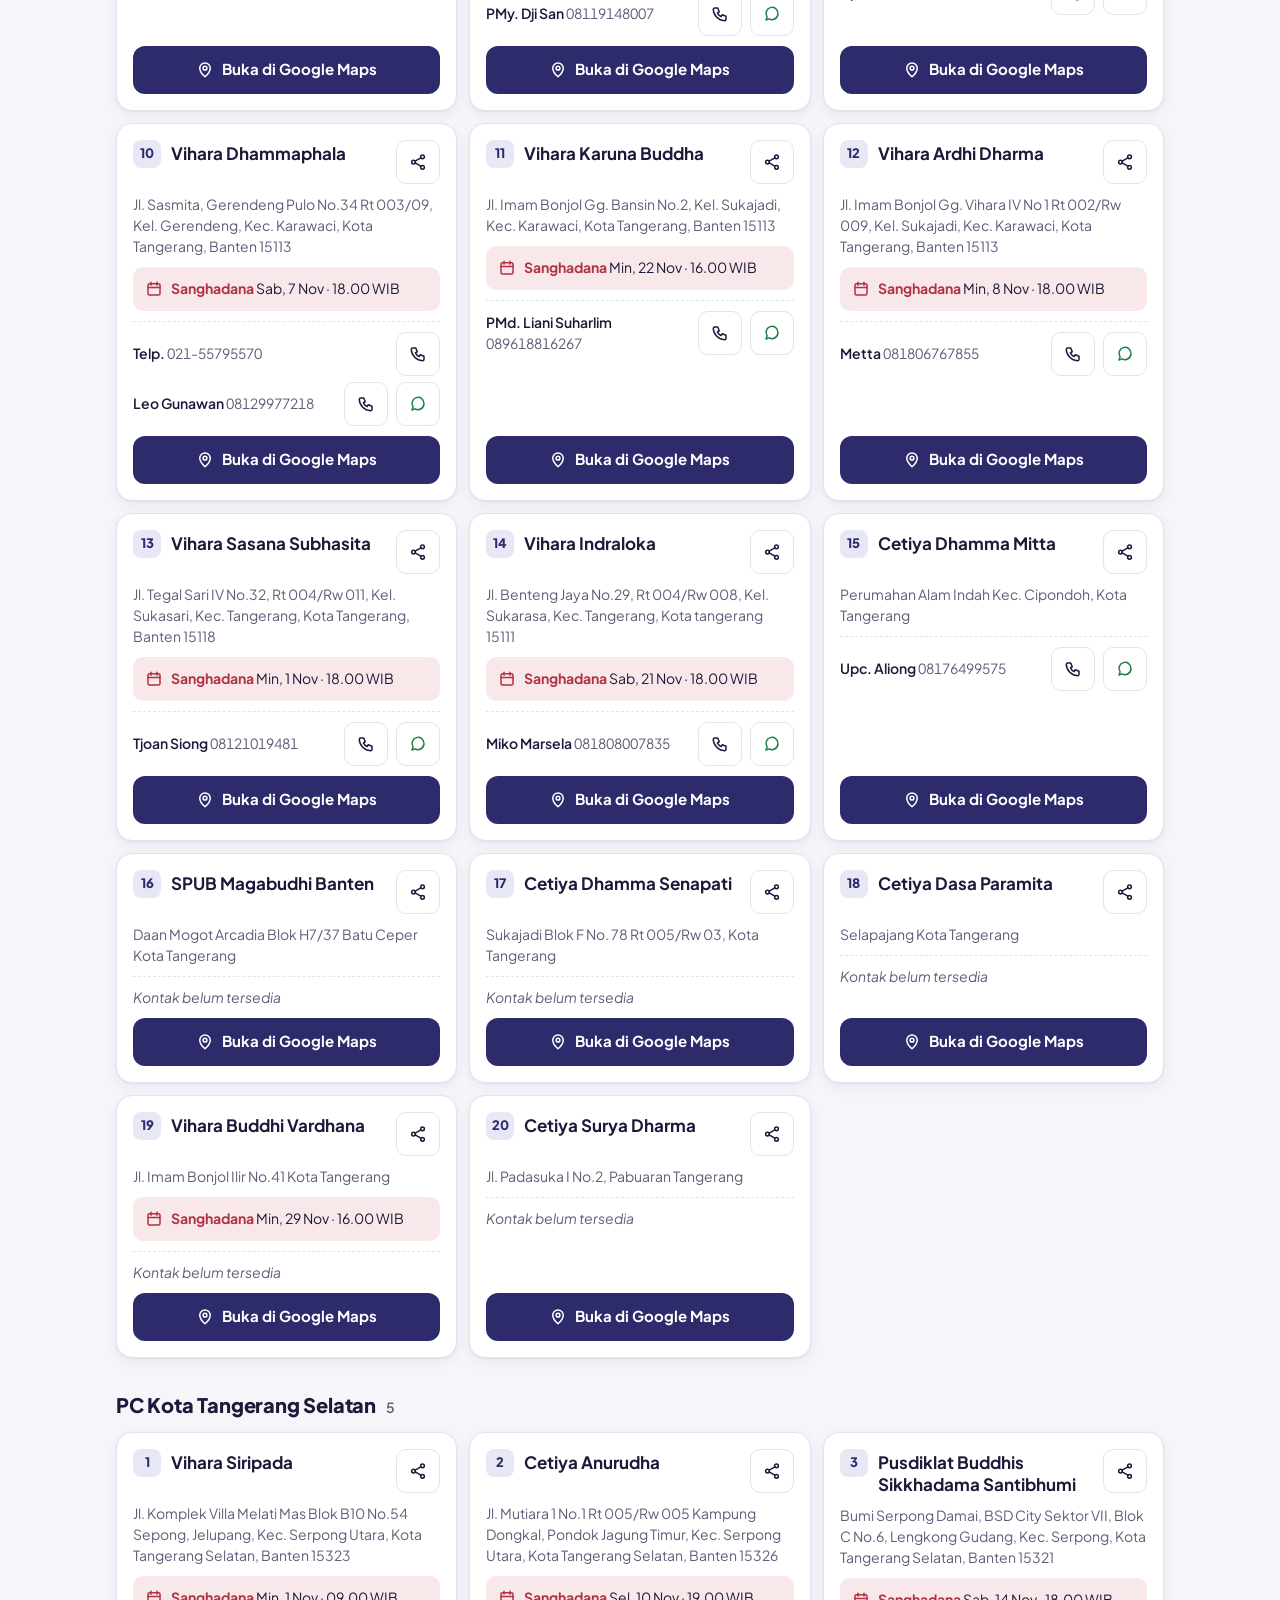
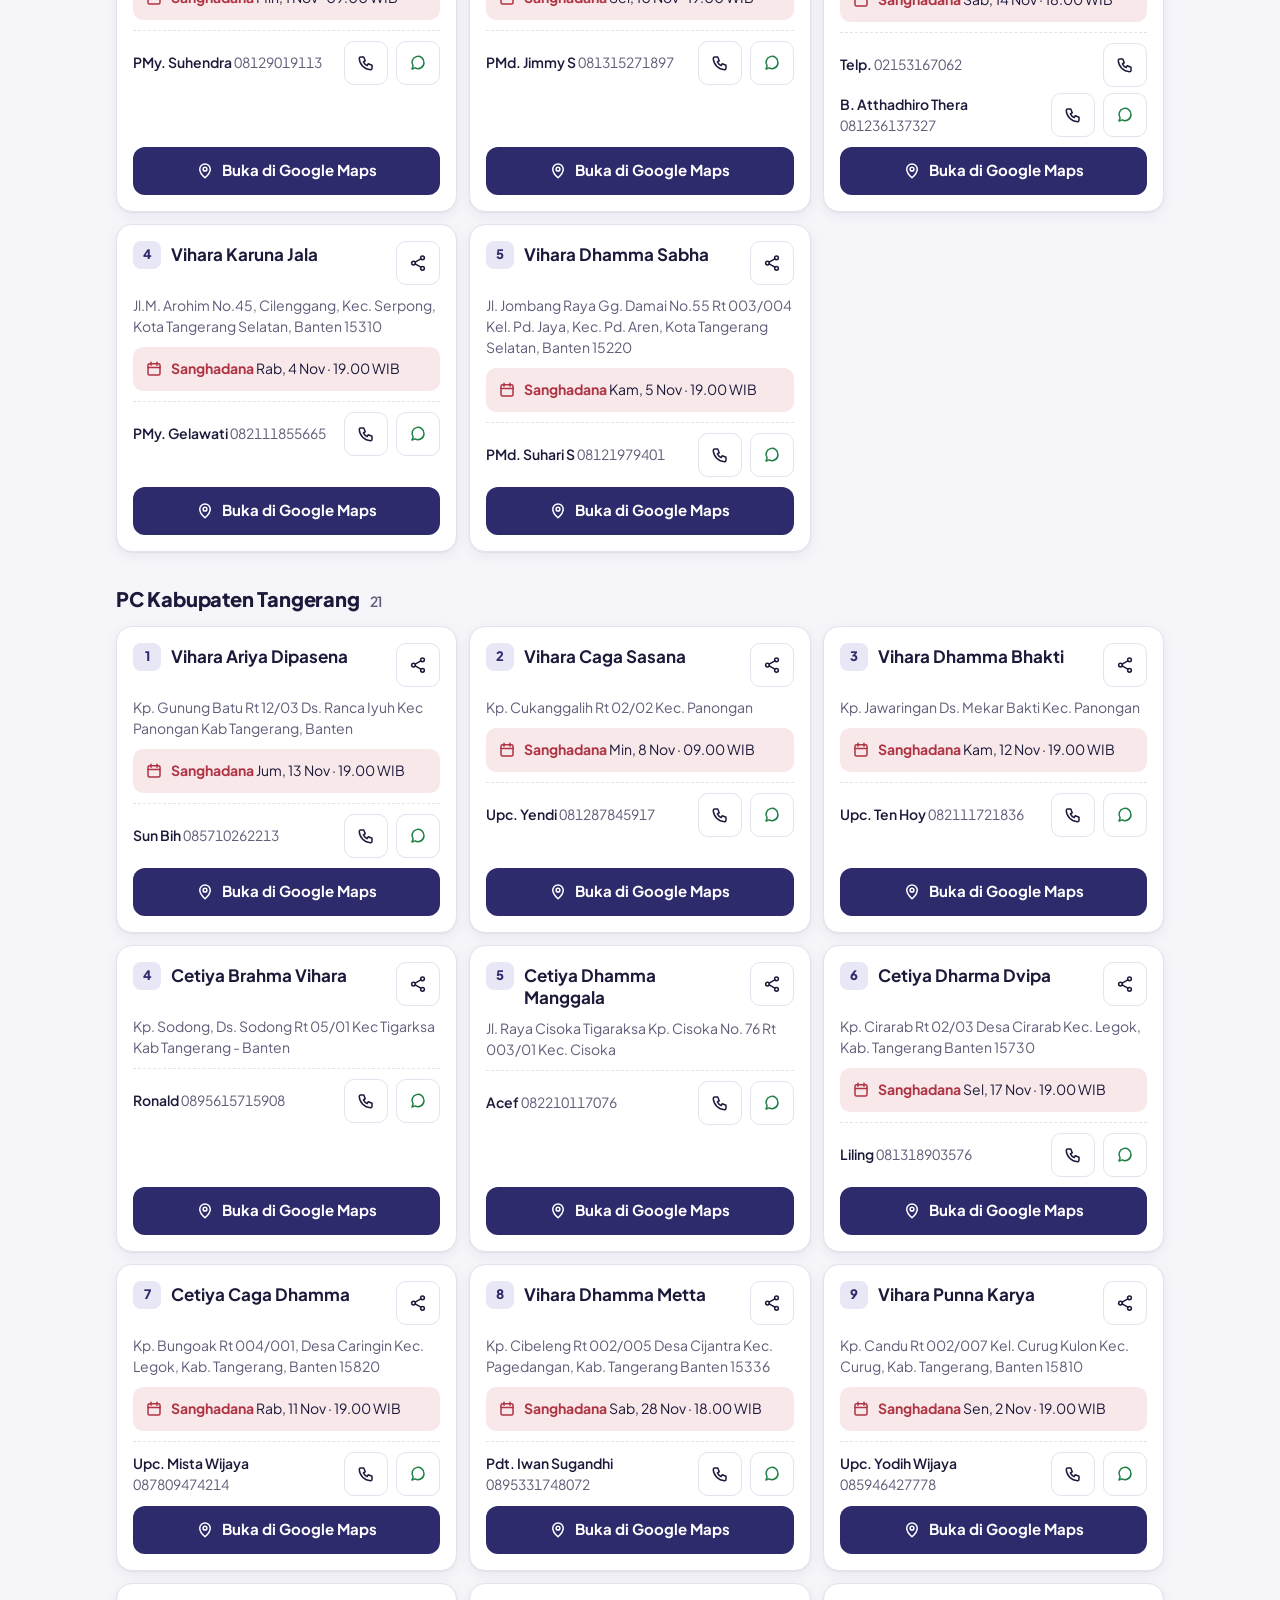
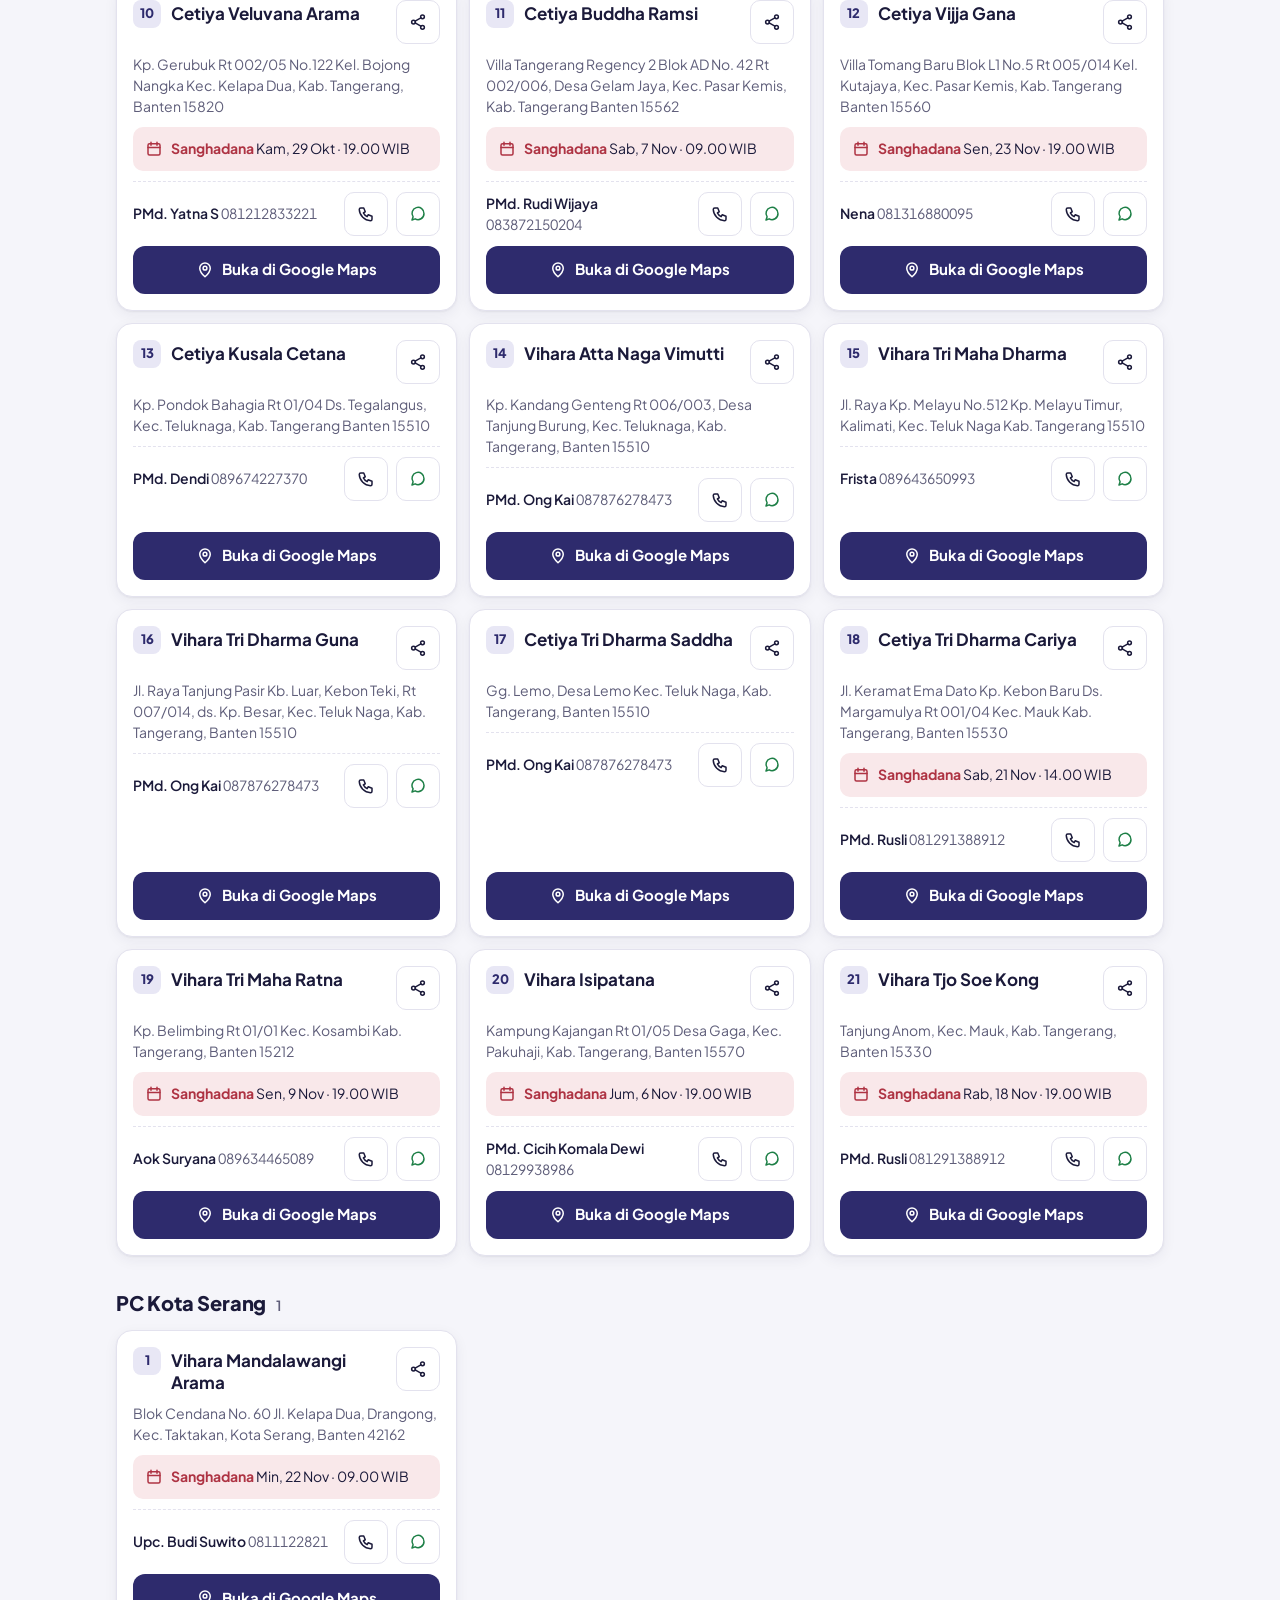
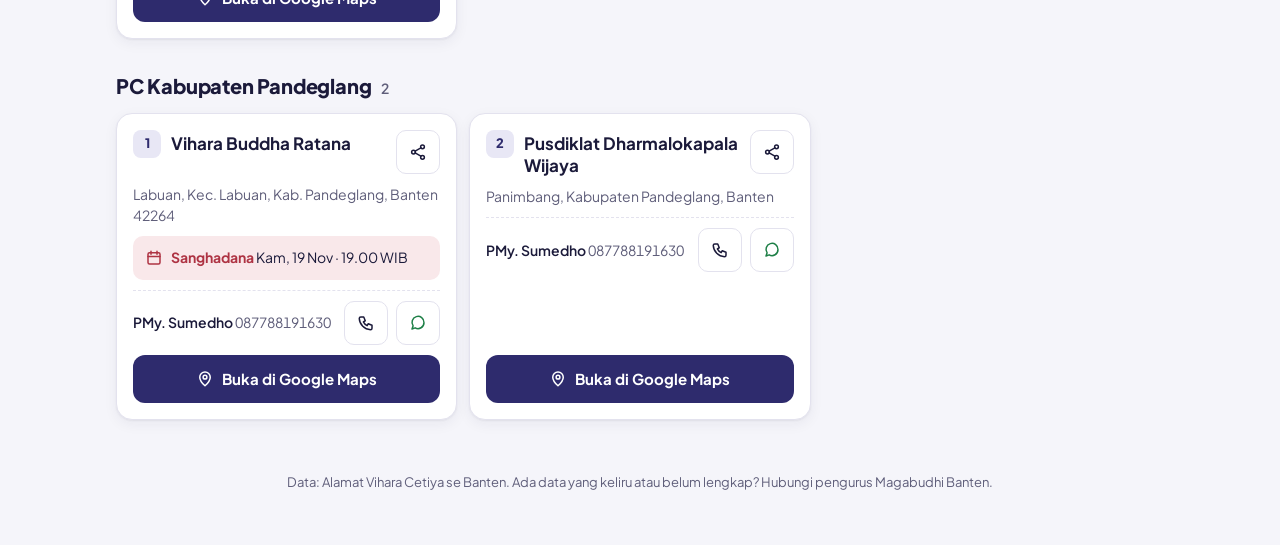
==== commit d6eb4185: "Keep the brand row on its own line on wide screens The brand row and the page tabs were both inline-" ====
--- a/index.html
+++ b/index.html
@@ -15,7 +15,7 @@
   <link rel="preconnect" href="https://fonts.googleapis.com">
   <link rel="preconnect" href="https://fonts.gstatic.com" crossorigin>
   <link rel="stylesheet" href="https://fonts.googleapis.com/css2?family=Plus+Jakarta+Sans:wght@400;500;600;700;800&display=swap">
-  <link rel="stylesheet" href="assets/style.css?v=2">
+  <link rel="stylesheet" href="assets/style.css?v=3">
 </head>
 <body>
   <header class="hero">
@@ -60,7 +60,7 @@
 
   <div class="toast" id="toast" role="status" aria-live="polite"></div>
 
-  <script src="assets/common.js?v=2"></script>
-  <script src="assets/app.js?v=2"></script>
+  <script src="assets/common.js?v=3"></script>
+  <script src="assets/app.js?v=3"></script>
 </body>
 </html>
--- a/assets/style.css
+++ b/assets/style.css
@@ -70,9 +70,11 @@
   text-align: center;
 }
 .brand {
-  display: inline-flex;
+  display: flex;
   align-items: center;
   gap: 12px;
+  width: fit-content;
+  margin: 0 auto;
   text-align: left;
 }
 .brand img {
